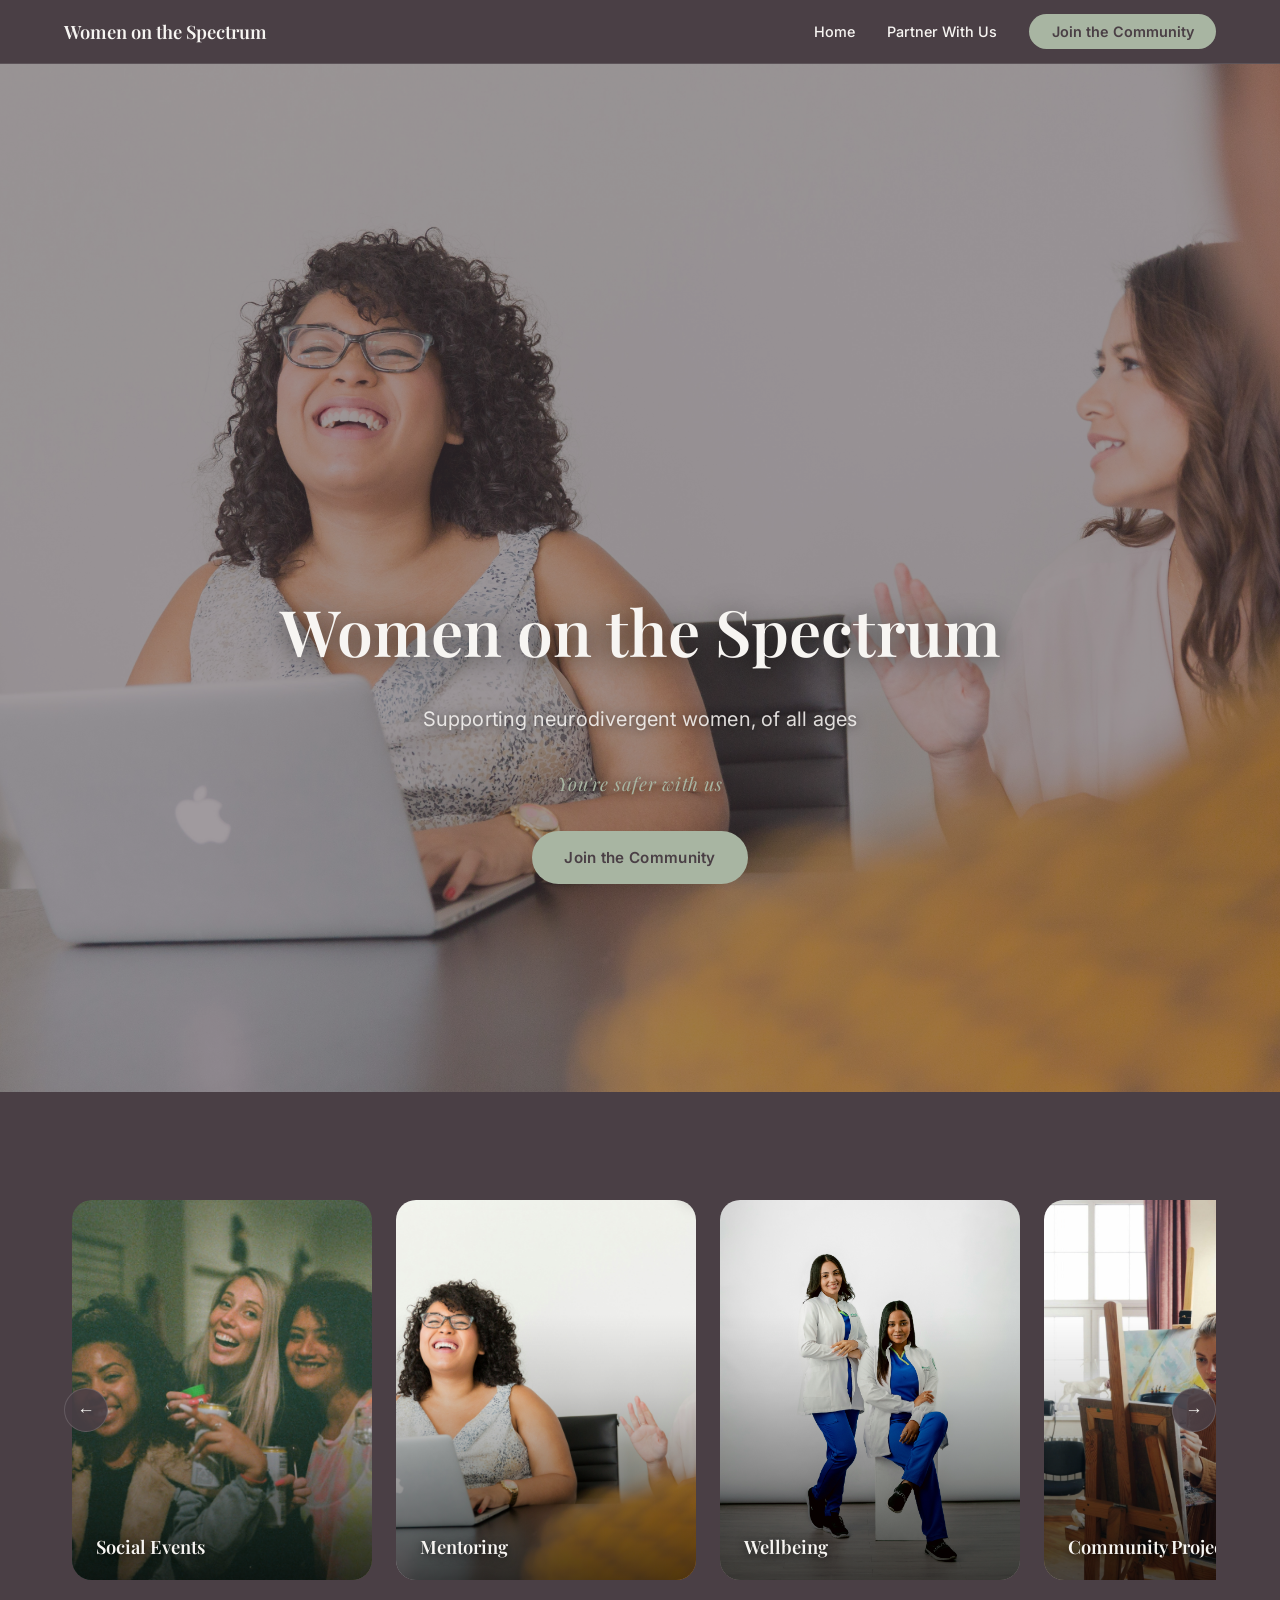
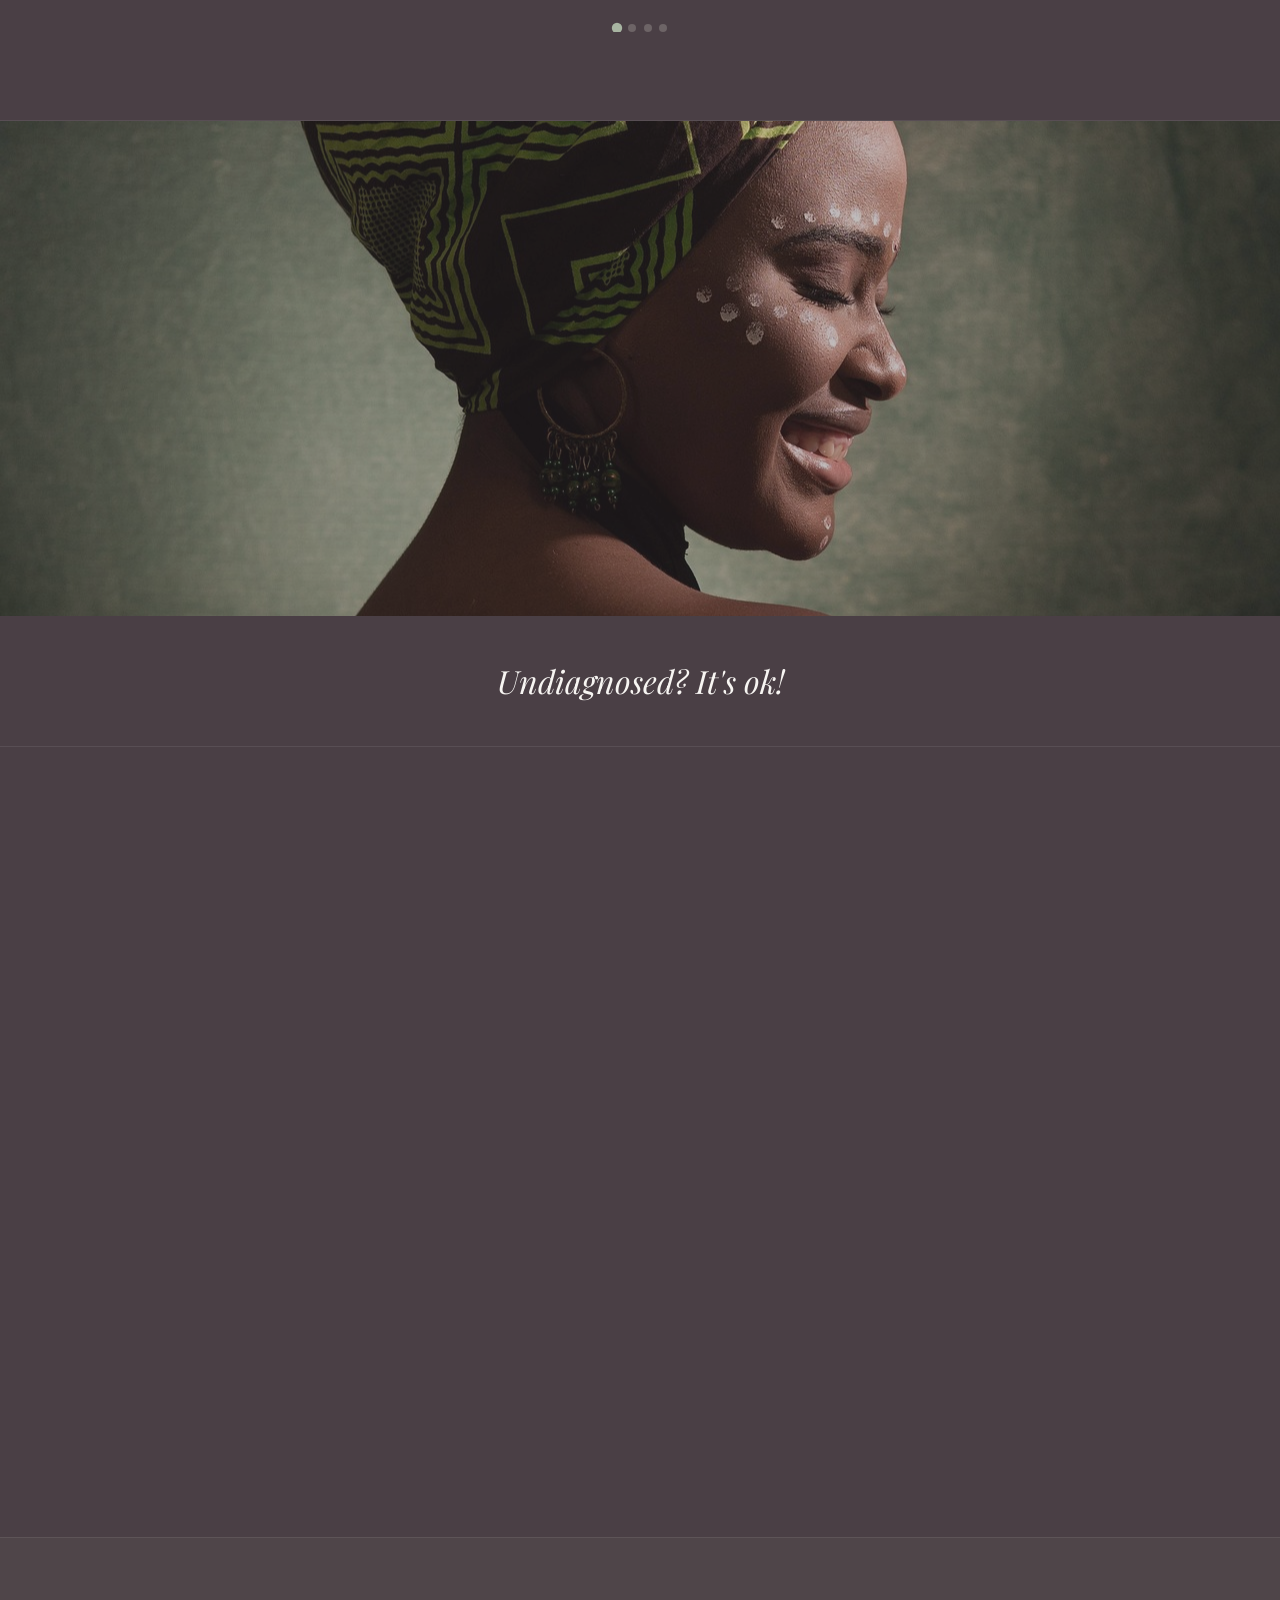
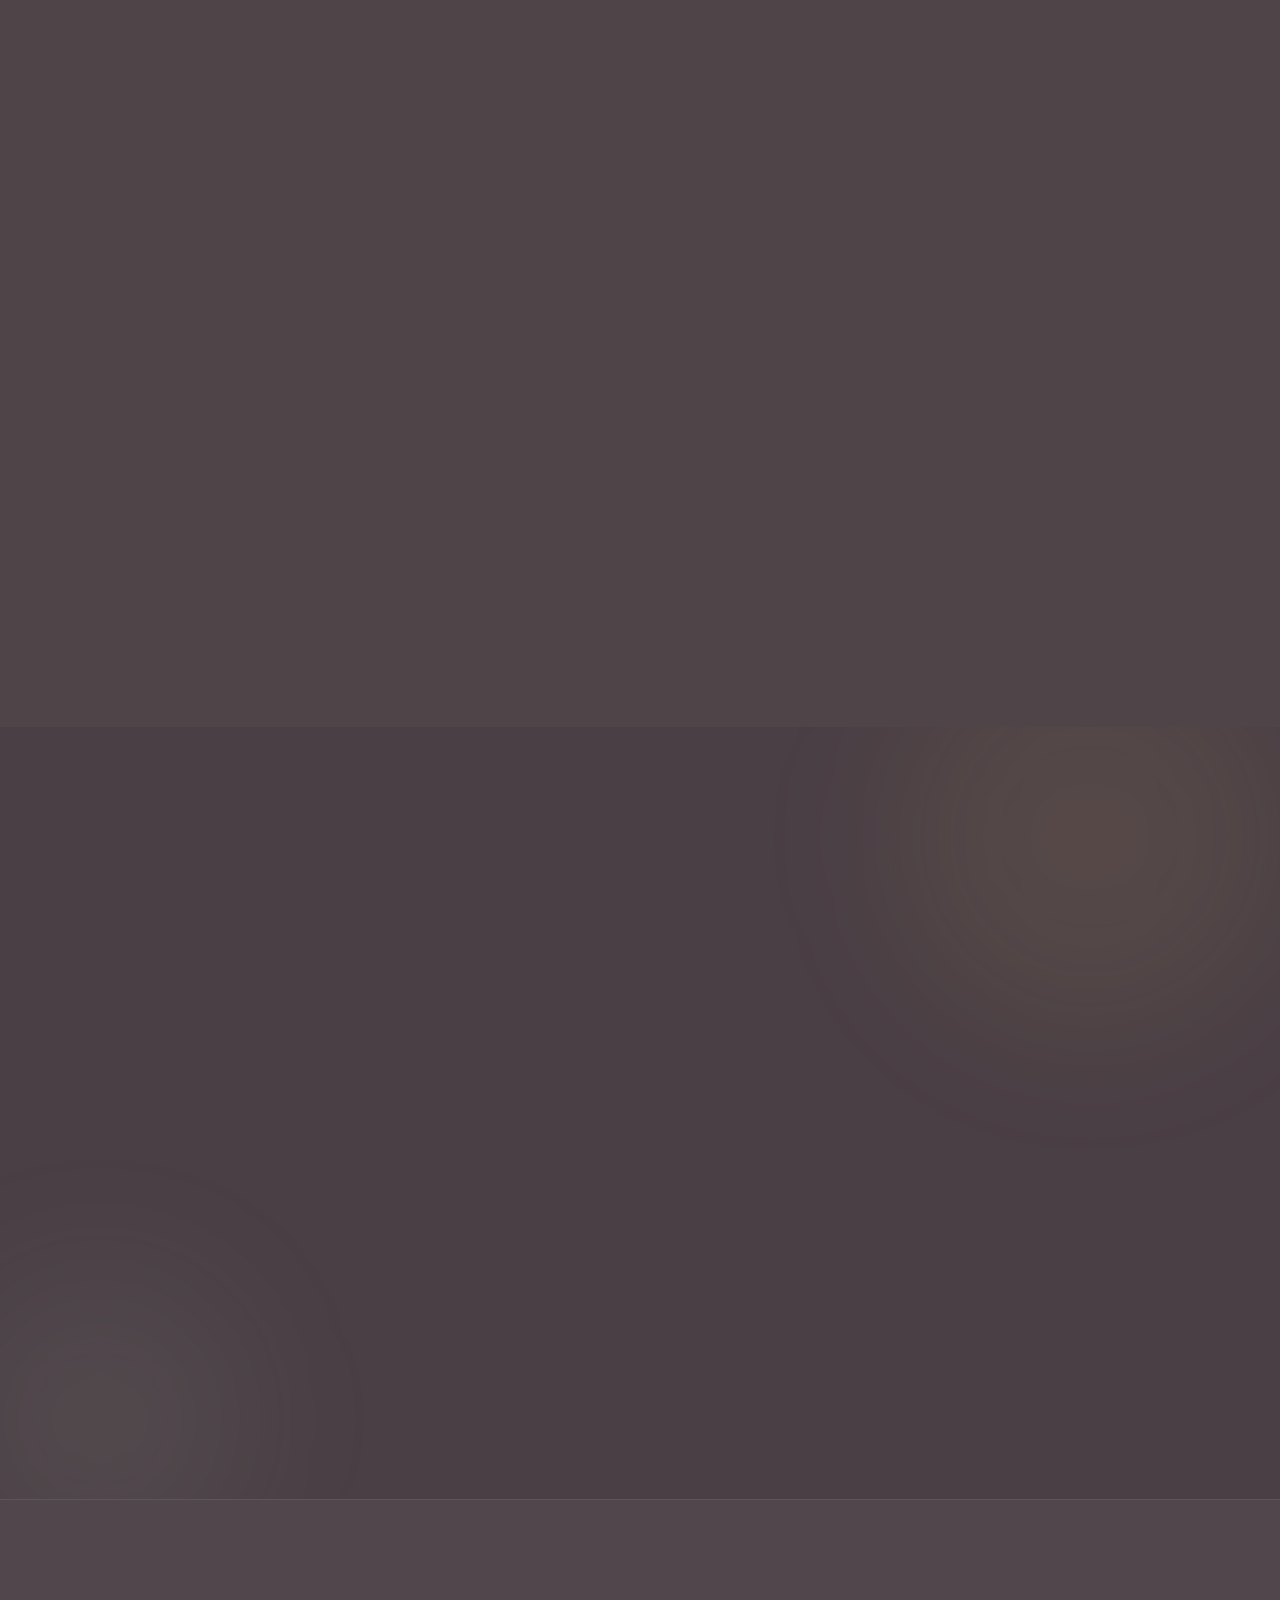
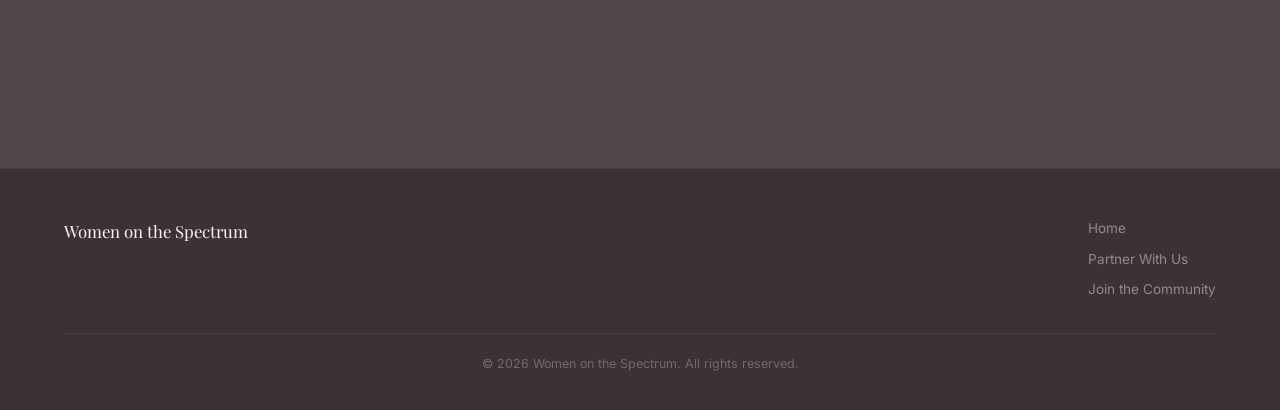
==== index.html @ b5605d77 "Changes, updated, Quotes, Hero Section(Mobile), Style update" ====
<!DOCTYPE html>
<html lang="en">
<head>
  <meta charset="UTF-8" />
  <meta name="viewport" content="width=device-width, initial-scale=1.0" />
  <title>Women on the Spectrum</title>
  <link rel="stylesheet" href="styles.css" />
  <link rel="preconnect" href="https://fonts.googleapis.com" />
  <link rel="preconnect" href="https://fonts.gstatic.com" crossorigin />
  <link href="https://fonts.googleapis.com/css2?family=Inter:wght@300;400;500;600;700&family=Playfair+Display:ital,wght@0,400;0,600;1,400&display=swap" rel="stylesheet" />
</head>
<body>

  <!-- NAVBAR -->
  <nav class="navbar" id="navbar">
    <div class="nav-inner">
      <a href="index.html" class="nav-logo">Women on the Spectrum</a>
      <ul class="nav-links">
        <li><a href="#home">Home</a></li>
        <li><a href="partner.html">Partner With Us</a></li>
        <li><a href="#signup" class="nav-cta">Join the Community</a></li>
      </ul>
      <button class="nav-hamburger" id="navHamburger" aria-label="Open menu">
        <span></span><span></span><span></span>
      </button>
    </div>
    <div class="nav-mobile" id="navMobile">
      <a href="#home">Home</a>
      <a href="partner.html">Partner With Us</a>
      <a href="#signup">Join the Community</a>
    </div>
  </nav>

  <!-- HERO — image carousel -->
  <section class="hero" id="home">
    <div class="hero-slides-wrap">
      <div class="hero-slide active" style="background-image:url('HomePage-Images/christina-wocintechchat-com-m-YCrgxs3e9lY-unsplash.jpg')"></div>
      <div class="hero-slide" style="background-image:url('HomePage-Images/darren-richardson-iY0GFYADmU0-unsplash.jpg')"></div>
      <div class="hero-slide" style="background-image:url('HomePage-Images/eric-oliveira-Ri9fa7m6wc8-unsplash.jpg')"></div>
      <div class="hero-slide" style="background-image:url('HomePage-Images/eros-reyes-cabrera-Ia9Cijqyblg-unsplash (1).jpg')"></div>
      <div class="hero-slide" style="background-image:url('HomePage-Images/kevin-turcios-uDCU8xA8C4g-unsplash.jpg')"></div>
      <div class="hero-slide" style="background-image:url('HomePage-Images/kizkopop-SE_twMlVpMM-unsplash.jpg')"></div>
      <div class="hero-slide" style="background-image:url('HomePage-Images/muhammad-indradjit-b3XYUgNWn6A-unsplash.jpg')"></div>
      <div class="hero-slide" style="background-image:url('HomePage-Images/surprising_media-people-7489998_1920.jpg')"></div>
      <div class="hero-slide" style="background-image:url('HomePage-Images/thisismyurl-woman-2868705_1920.jpg')"></div>
      <div class="hero-slide" style="background-image:url('HomePage-Images/timur-shakerzianov-80j01OwO4Lc-unsplash.jpg')"></div>
      <div class="hero-slide" style="background-image:url('HomePage-Images/vitaly-gariev-8H_vteVzY2E-unsplash.jpg')"></div>
      <div class="hero-overlay"></div>
    </div>
    <div class="hero-content">
      <h1 class="hero-title">Women on the Spectrum</h1>
      <p class="hero-sub">Supporting neurodivergent women, of all ages</p>
      <p class="hero-slogan">You're safer with us</p>
      <a href="#signup" class="btn-primary">Join the Community</a>
    </div>
  </section>

  <!-- ═══════════════════════════════════════
       SERVICES CAROUSEL
  ════════════════════════════════════════ -->
  <section class="services-section" id="services">

    <div class="style-group reveal-up">
      <div class="carousel-wrapper">
        <div class="carousel-track" id="servicesTrackC">

          <div class="ic-card">
            <img class="ic-img" src="Images/SocialEvents.jpg" alt="Social Events" />
            <div class="ic-title-bar"><h3>Social Events</h3></div>
            <div class="ic-hover">
              <h3>Social Events</h3>
              <p>From music, comedy, games nights and more!</p>
              <a href="#signup" class="card-cta card-cta-on-green">Get Involved</a>
            </div>
          </div>

          <div class="ic-card">
            <img class="ic-img" src="Images/Mentoring.jpg" alt="Mentoring" />
            <div class="ic-title-bar"><h3>Mentoring</h3></div>
            <div class="ic-hover">
              <h3>Mentoring</h3>
              <p>Small group seminars with successful Neurodivergent women, helping you to build confidence while learning how to successfully navigate in life, careers and socially.</p>
              <a href="#signup" class="card-cta card-cta-on-green">Get Involved</a>
            </div>
          </div>

          <div class="ic-card">
            <img class="ic-img" src="Images/Health Assesment.jpg" alt="Wellbeing" />
            <div class="ic-title-bar"><h3>Wellbeing</h3></div>
            <div class="ic-hover">
              <h3>Wellbeing</h3>
              <p>Receive your own, tailored wellbeing programme. Our clinicians specialise in women's health. You will be seen and you will be heard. You're safer with us.</p>
              <a href="#signup" class="card-cta card-cta-on-green">Get Involved</a>
            </div>
          </div>

          <div class="ic-card">
            <img class="ic-img" src="Images/Community Projects.jpg" alt="Community Projects" />
            <div class="ic-title-bar"><h3>Community Projects</h3></div>
            <div class="ic-hover">
              <h3>Community Projects</h3>
              <p>Help us support young women and families in our local communities.</p>
              <a href="#signup" class="card-cta card-cta-on-green">Get Involved</a>
            </div>
          </div>

          <div class="ic-card">
            <img class="ic-img" src="Images/Peers.jpg" alt="Building Peer Networks" />
            <div class="ic-title-bar"><h3>Building Peer Networks</h3></div>
            <div class="ic-hover">
              <h3>Building Peer Networks</h3>
              <p>Building a supportive community of women at similar stages in life, gain knowledge, advice and share resources.</p>
              <a href="#signup" class="card-cta card-cta-on-green">Get Involved</a>
            </div>
          </div>

          <div class="ic-card">
            <img class="ic-img" src="Images/Workplace Training.jpg" alt="Workplace Training" />
            <div class="ic-title-bar"><h3>Workplace Training</h3></div>
            <div class="ic-hover">
              <h3>Workplace Training</h3>
              <p>We educate companies, making sure they create safe and productive spaces for Neurodivergent women.</p>
              <a href="#signup" class="card-cta card-cta-on-green">Get Involved</a>
            </div>
          </div>

          <div class="ic-card">
            <img class="ic-img" src="Images/Advocasy.jpg" alt="Advocacy" />
            <div class="ic-title-bar"><h3>Advocacy</h3></div>
            <div class="ic-hover">
              <h3>Advocacy</h3>
              <p>Help us raise awareness, campaign, protest — anything to help people and organisations make a positive change.</p>
              <a href="#signup" class="card-cta card-cta-on-green">Get Involved</a>
            </div>
          </div>

        </div>
        <button class="carousel-btn prev" id="servicesPrevC" aria-label="Previous">&#8592;</button>
        <button class="carousel-btn next" id="servicesNextC" aria-label="Next">&#8594;</button>
        <div class="carousel-dots" id="servicesDotsC"></div>
      </div>
    </div>

  </section>

  <!-- ═══════════════════════════════════════
       QUOTES — image carousel + text quotes
  ════════════════════════════════════════ -->
  <section class="quotes-section" id="quotes">

    <!-- Image carousel -->
    <div class="quotes-img-carousel">
      <div class="qic-slide active" style="background-image:url('Quotes/1857643-woman-4685862_1920.jpg')"></div>
      <div class="qic-slide" style="background-image:url('Quotes/bran-sodre-JBHfVpoK_oI-unsplash.jpg')"></div>
      <div class="qic-slide" style="background-image:url('Quotes/elsimage-black-women-4957032_1920.jpg')"></div>
      <div class="qic-slide" style="background-image:url('Quotes/fiqih-alfarish-Bjf4JvPs3B4-unsplash.jpg')"></div>
      <div class="qic-slide" style="background-image:url('Quotes/helena-lopes-ui4jhSPIEJY-unsplash.jpg')"></div>
      <div class="qic-slide" style="background-image:url('Quotes/jupilu-women-6565508_1920.jpg')"></div>
      <div class="qic-slide" style="background-image:url('Quotes/kwami-fattah-al-sissi-5T5MSldz3cA-unsplash.jpg')"></div>
      <div class="qic-slide" style="background-image:url('Quotes/surprising_media-women-8494996_1920.jpg')"></div>
      <div class="qic-slide" style="background-image:url('Quotes/trevoykellyphotography-friendship-day-3104635_1920.jpg')"></div>
      <div class="qic-slide" style="background-image:url('Quotes/vitaly-gariev-rG5elqddGzo-unsplash.jpg')"></div>
      <div class="qic-overlay"></div>
    </div>

    <!-- Text quotes carousel -->
    <div class="quotes-text-carousel">
      <div class="qtc-slide active">You're safer with us</div>
      <div class="qtc-slide">Undiagnosed? It's ok!</div>
      <div class="qtc-slide">Join! You'll be seen, heard, valued.</div>
    </div>

  </section>

  <!-- ═══════════════════════════════════════
       WHY THIS IS NEEDED
  ════════════════════════════════════════ -->
  <section class="why-section" id="why">
    <div class="section-header reveal-up">
      <h2>Why This Is Needed</h2>
    </div>

    <div class="style-group reveal-up">
      <div class="carousel-wrapper">
        <div class="carousel-track" id="whyTrackC">

          <div class="ic-card">
            <img class="ic-img" src="Images/Social-Slider2-whyneeded.jpg" alt="Social Life" />
            <div class="ic-title-bar"><h3>Social Life</h3></div>
            <div class="ic-hover">
              <h3>Social Life</h3>
              <p>Our social events &amp; peer networking sessions bring women on the spectrum together, like-minded people building relationships that last!</p>
            </div>
          </div>

          <div class="ic-card">
            <img class="ic-img" src="Images/Health-Slider2-WhyNeeded.jpg" alt="Health" />
            <div class="ic-title-bar"><h3>Health</h3></div>
            <div class="ic-hover">
              <h3>Health</h3>
              <p>Our clinicians specialise in assessing and treating neurodivergent women. Late recognition of neurodivergent women is usually down to misdiagnosis, confusing it with anxiety, depression, eating disorders, burnout and more. Hormonal transitions like menstruation, pregnancy, and menopause, intersect uniquely with neurodivergence but remain under-researched.<br><br>Your health is safer with us.</p>
            </div>
          </div>

          <div class="ic-card">
            <img class="ic-img" src="Images/Work-Slider2-Whyneeded.jpg" alt="Work" />
            <div class="ic-title-bar"><h3>Work</h3></div>
            <div class="ic-hover">
              <h3>Work</h3>
              <p>Women on the Spectrum who are undiagnosed or had a late-diagnosis, often face compounded challenges at work. Our mentoring, close group seminars and career-oriented events are here to ensure women on the spectrum feel comfortable and confident operating effectively in these working spaces.</p>
            </div>
          </div>

          <div class="ic-card">
            <img class="ic-img" src="Images/Education-Slider2-Whyneeded.jpg" alt="Training" />
            <div class="ic-title-bar"><h3>Training</h3></div>
            <div class="ic-hover">
              <h3>Training</h3>
              <p>Girls often mask challenges, appearing socially compliant while trying to cope internally, leading to overlooked needs, in healthcare, learning in school and even in the workplace. Our educators are able to upskill and develop organisations, while reframing their perspectives, allowing for safer and more equitable spaces for women on the spectrum.</p>
            </div>
          </div>

        </div>
        <button class="carousel-btn prev" id="whyPrevC" aria-label="Previous">&#8592;</button>
        <button class="carousel-btn next" id="whyNextC" aria-label="Next">&#8594;</button>
        <div class="carousel-dots" id="whyDotsC"></div>
      </div>
    </div>

  </section>

  <!-- ═══════════════════════════════════════
       HOW WE HELP
  ════════════════════════════════════════ -->
  <section class="how-section" id="how">
    <div class="section-header reveal-up">
      <h2>How We Help</h2>
    </div>

    <div class="style-group reveal-up">
      <div class="carousel-wrapper">
        <div class="carousel-track" id="howTrackC">

          <div class="ic-card">
            <img class="ic-img" src="Images-Howwehelp/wellbeing-suppor.jpg" alt="Wellbeing Support" />
            <div class="ic-title-bar"><h3>Wellbeing Support</h3></div>
            <div class="ic-hover">
              <h3>Wellbeing Support</h3>
              <p>Have a screening with our clinicians that specialise in women's health. Receive suggested next steps, alongside a tailored, holistic wellbeing support plan, purpose built to help you thrive. Your health is safer with us.</p>
            </div>
          </div>

          <div class="ic-card">
            <img class="ic-img" src="Images-Howwehelp/employability-support.jpg" alt="Careers" />
            <div class="ic-title-bar"><h3>Careers</h3></div>
            <div class="ic-hover">
              <h3>Careers</h3>
              <p>Focused employability opportunities, networking, mentoring and career oriented events to help women on the spectrum find careers that suit your mind with employers who value your mind.</p>
            </div>
          </div>

          <div class="ic-card">
            <img class="ic-img" src="Images-Howwehelp/workplace-workshops.jpg" alt="Training" />
            <div class="ic-title-bar"><h3>Training</h3></div>
            <div class="ic-hover">
              <h3>Training</h3>
              <p>Training for workplaces on how best to create safer, more equitable spaces for women on the spectrum.</p>
            </div>
          </div>

          <div class="ic-card">
            <img class="ic-img" src="Images-Howwehelp/community-building.jpg" alt="Community Building" />
            <div class="ic-title-bar"><h3>Community Building</h3></div>
            <div class="ic-hover">
              <h3>Community Building</h3>
              <p>Community building through social events, peer networks, mentorship, and advocacy.</p>
            </div>
          </div>

        </div>
        <button class="carousel-btn prev" id="howPrevC" aria-label="Previous">&#8592;</button>
        <button class="carousel-btn next" id="howNextC" aria-label="Next">&#8594;</button>
        <div class="carousel-dots" id="howDotsC"></div>
      </div>
    </div>

  </section>

  <!-- ═══════════════════════════════════════
       EMAIL SIGN-UP (gold border — C8A96A)
  ════════════════════════════════════════ -->
  <section class="signup-section" id="signup">
    <div class="signup-bg">
      <div class="signup-orb s1"></div>
      <div class="signup-orb s2"></div>
    </div>
    <div class="signup-inner reveal-up">
      <h2>Join the Community Today</h2>
      <form class="signup-form" id="signupForm" action="https://formspree.io/f/YOUR_FORM_ID" method="POST">
        <div class="form-row">
          <input type="text" name="name" placeholder="Your Name" required class="form-input" />
          <input type="email" name="email" placeholder="Your Email Address" required class="form-input" />
        </div>
        <div class="form-row">
          <input type="number" name="age" placeholder="Your Age" min="1" max="120" required class="form-input" />
          <input type="tel" name="phone" placeholder="Phone Number (optional)" class="form-input" />
        </div>
        <div class="form-row">
          <select name="area_of_interest" required class="form-input form-select">
            <option value="" disabled selected>Area of Interest</option>
            <option value="wellbeing">Wellbeing</option>
            <option value="careers">Careers</option>
            <option value="community">Community</option>
            <option value="training">Training</option>
          </select>
          <select name="how_heard" required class="form-input form-select">
            <option value="" disabled selected>How Did You Hear About Us?</option>
            <option value="social-media">Social Media</option>
            <option value="friend">Friend or Family</option>
            <option value="search">Search Engine</option>
            <option value="event">Event</option>
            <option value="other">Other</option>
          </select>
        </div>
        <input type="text" name="location" placeholder="Your City (e.g. London, New York, Lagos)" required class="form-input" />
        <button type="submit" class="btn-signup-gold">Join the Community</button>
      </form>
    </div>
  </section>

  <!-- ═══════════════════════════════════════
       CLOSING STATEMENT
  ════════════════════════════════════════ -->
  <section class="closing-section">
    <div class="closing-inner reveal-up">
      <blockquote class="closing-quote">
        Together, we can create equitable systems for women on the spectrum.<br>You're safer with us.
      </blockquote>
    </div>
  </section>

  <!-- FOOTER -->
  <footer class="footer">
    <div class="footer-inner">
      <div class="footer-brand">
        <span class="footer-logo">Women on the Spectrum</span>
      </div>
      <div class="footer-links">
        <a href="#home">Home</a>
        <a href="partner.html">Partner With Us</a>
        <a href="#signup">Join the Community</a>
      </div>
    </div>
    <div class="footer-bottom">
      <p>&copy; 2026 Women on the Spectrum. All rights reserved.</p>
    </div>
  </footer>

  <!-- JOIN COMMUNITY POPUP (gold border — C8A96A, #4A3F45 bg, #F7F5F2 writing) -->
  <div class="modal-overlay" id="modalOverlay">
    <div class="modal-box">
      <button class="modal-close" id="modalClose" aria-label="Close">&times;</button>
      <h2>Join the Community</h2>
      <form class="signup-form modal-form" action="https://formspree.io/f/YOUR_FORM_ID" method="POST">
        <input type="text" name="name" placeholder="Your Name" required class="form-input" />
        <input type="email" name="email" placeholder="Your Email" required class="form-input" />
        <input type="number" name="age" placeholder="Your Age" min="1" max="120" required class="form-input" />
        <input type="tel" name="phone" placeholder="Phone Number (optional)" class="form-input" />
        <select name="area_of_interest" required class="form-input form-select">
          <option value="" disabled selected>Area of Interest</option>
          <option value="wellbeing">Wellbeing</option>
          <option value="careers">Careers</option>
          <option value="community">Community</option>
          <option value="training">Training</option>
        </select>
        <select name="how_heard" required class="form-input form-select">
          <option value="" disabled selected>How Did You Hear About Us?</option>
          <option value="social-media">Social Media</option>
          <option value="friend">Friend or Family</option>
          <option value="search">Search Engine</option>
          <option value="event">Event</option>
          <option value="other">Other</option>
        </select>
        <input type="text" name="location" placeholder="Your City (e.g. London, New York, Lagos)" required class="form-input" />
        <button type="submit" class="btn-signup-gold" style="width:100%;margin-top:.5rem;">Join the Community</button>
      </form>
    </div>
  </div>

  <script src="script.js"></script>
</body>
</html>
---- styles.css ----
/* ============================================================
   WOMEN ON THE SPECTRUM — STYLES
   ============================================================ */
:root {
  --bg:           #4A3F45;
  --heading:      #F7F5F2;
  --body:         #D6D2CC;
  --accent:       #A8B5A2;
  --gold:         #C8A96A;
  --white:        #FFFFFF;
  --radius:       1.25rem;
  --radius-sm:    .75rem;
  --transition:   0.3s ease;
}

*,*::before,*::after { box-sizing: border-box; margin: 0; padding: 0; }
html { scroll-behavior: smooth; }
body {
  background: #4A3F45;
  color: #D6D2CC;
  font-family: 'Inter', sans-serif;
  font-size: 1rem;
  line-height: 1.7;
  overflow-x: hidden;
}

/* ── TYPOGRAPHY ──────────────────────────── */
h1,h2,h3,h4 { font-family: 'Playfair Display', serif; color: #F7F5F2; line-height: 1.2; }
h1 { font-size: clamp(1.8rem, 4vw, 3.5rem); font-weight: 600; }
h2 { font-size: clamp(1.8rem, 4vw, 3rem); font-weight: 400; margin-bottom: .75rem; }
h3 { font-size: 1.25rem; font-weight: 600; margin-bottom: .5rem; }
p  { color: #D6D2CC; margin-bottom: 1rem; }
em { color: #A8B5A2; font-style: normal; }
a  { color: inherit; text-decoration: none; }

/* ── BUTTONS ─────────────────────────────── */
.btn-primary {
  display: inline-flex; align-items: center;
  padding: .85rem 2rem;
  background: #A8B5A2; color: #4A3F45;
  border: none; border-radius: 100px;
  font-family: 'Inter', sans-serif; font-weight: 600; font-size: .95rem;
  cursor: pointer; transition: var(--transition); letter-spacing: .02em;
}
.btn-primary:hover { background: #F7F5F2; }

.btn-ghost {
  display: inline-flex; align-items: center;
  padding: .85rem 2rem;
  background: transparent; color: #F7F5F2;
  border: 1.5px solid rgba(247,245,242,.3); border-radius: 100px;
  font-family: 'Inter', sans-serif; font-weight: 500; font-size: .95rem;
  cursor: pointer; transition: var(--transition);
}
.btn-ghost:hover { border-color: #F7F5F2; background: rgba(247,245,242,.07); }

/* Gold button — signup & modal only */
.btn-signup-gold {
  display: inline-flex; align-items: center; justify-content: center;
  padding: .95rem 2.2rem;
  background: #4A3F45; color: #F7F5F2;
  border: 2px solid #C8A96A; border-radius: 100px;
  font-family: 'Inter', sans-serif; font-weight: 600; font-size: .95rem;
  cursor: pointer; letter-spacing: .03em; transition: var(--transition);
}
.btn-signup-gold:hover { background: #C8A96A; color: #4A3F45; }

/* ── SECTION COMMON ──────────────────────── */
section { padding: 6rem 5vw; }
.section-header { text-align: center; max-width: 640px; margin: 0 auto 3rem; }

/* ── STYLE GROUP (wraps each A/B/C variant) ─ */
.style-group { margin-bottom: 3.5rem; }
.style-group-label {
  display: inline-block;
  padding: .3rem 1.1rem;
  background: rgba(168,181,162,.15);
  border: 1px solid rgba(168,181,162,.25);
  border-radius: 100px;
  color: #A8B5A2;
  font-size: .78rem; font-weight: 600; letter-spacing: .08em; text-transform: uppercase;
  margin-bottom: 1.25rem;
}

/* ── NAVBAR ──────────────────────────────── */
.navbar {
  position: fixed; top: 0; left: 0; right: 0; z-index: 1000;
  background: #4A3F45;
  border-bottom: 1px solid rgba(255,255,255,.1);
  transition: var(--transition);
}
.navbar.scrolled { background: #3d3339; }
.nav-inner {
  display: flex; align-items: center; justify-content: space-between;
  padding: 1rem 5vw; max-width: 1400px; margin: 0 auto;
}
.nav-logo {
  font-family: 'Playfair Display', serif;
  font-size: 1.15rem; font-weight: 600; color: #F7F5F2;
}
.nav-links { display: flex; align-items: center; gap: 2rem; list-style: none; }
.nav-links a { color: #F7F5F2; font-size: .9rem; font-weight: 500; transition: color .2s; }
.nav-links a:hover, .nav-links a.active { color: #D6D2CC; }
.nav-cta {
  padding: .55rem 1.4rem;
  background: #A8B5A2 !important; color: #4A3F45 !important;
  border-radius: 100px; font-weight: 600 !important;
  transition: var(--transition) !important;
}
.nav-cta:hover { background: #F7F5F2 !important; }

.nav-hamburger { display: none; flex-direction: column; gap: 5px; background: none; border: none; cursor: pointer; padding: .4rem; }
.nav-hamburger span { display: block; width: 22px; height: 2px; background: #F7F5F2; border-radius: 2px; transition: .3s; }
.nav-mobile { display: none; flex-direction: column; padding: 0 5vw 1rem; gap: .5rem; background: #4A3F45; }
.nav-mobile a { color: #F7F5F2; padding: .6rem 0; border-bottom: 1px solid rgba(255,255,255,.1); font-size: .95rem; }
.nav-mobile.open { display: flex; }

/* ── HERO ────────────────────────────────── */
.hero {
  position: relative;
  width: 100%;
  min-height: 100vh;
  overflow: hidden;
  background: #4A3F45;
}

/* Slides wrapper — fills hero on desktop */
.hero-slides-wrap {
  position: absolute;
  inset: 0;
  z-index: 0;
}
.hero-slide {
  position: absolute; inset: 0;
  background-size: cover;
  background-position: center;
  background-repeat: no-repeat;
  opacity: 0;
  transition: opacity 1.6s ease;
}
.hero-slide.active { opacity: 1; }
.hero-overlay {
  position: absolute;
  inset: 0;
  background: rgba(74,63,69,.52);
  z-index: 1;
}
.hero-content {
  position: relative;
  z-index: 2;
  min-height: 100vh;
  width: 100%;
  display: flex;
  flex-direction: column;
  align-items: center;
  justify-content: flex-end;
  text-align: center;
  padding: 120px 5vw 7rem;
  gap: 2rem;
}

/* ── HERO MOBILE — split layout ──────────── */
@media (max-width: 768px) {
  .hero {
    min-height: auto;
    display: flex;
    flex-direction: column;
    overflow: visible;
  }
  .hero-slides-wrap {
    position: relative;
    inset: auto;
    width: 100%;
    aspect-ratio: 16 / 9;
    overflow: hidden;
    flex-shrink: 0;
  }
  .hero-overlay { display: none; }
  .hero-content {
    position: relative;
    min-height: auto;
    padding: 2.5rem 6vw 3rem;
    background: #4A3F45;
    justify-content: center;
    align-items: center;
    gap: 1.25rem;
    margin-top: 0;
  }
}
.hero-title {
  color: #F7F5F2;
  font-size: clamp(2rem, 5vw, 4.5rem);
  text-shadow: 0 2px 28px rgba(0,0,0,.65);
  max-width: 820px;
  width: 100%;
}
.hero-sub {
  color: rgba(247,245,242,.88);
  font-size: clamp(1rem, 2vw, 1.25rem);
  font-family: 'Inter', sans-serif;
  font-weight: 400;
  letter-spacing: .01em;
  text-shadow: 0 1px 10px rgba(0,0,0,.5);
  margin: 0;
}
.hero-slogan {
  color: #A8B5A2;
  font-size: clamp(.95rem, 1.8vw, 1.15rem);
  font-family: 'Playfair Display', serif;
  font-style: italic;
  letter-spacing: .03em;
  text-shadow: 0 1px 10px rgba(0,0,0,.5);
  margin: 0;
}

/* ── PARTNER INTRO ───────────────────────── */
.partner-intro-section {
  background: #4A3F45;
  padding: 3rem 5vw 4rem;
  border-bottom: 1px solid rgba(255,255,255,.08);
}
.partner-intro-inner {
  max-width: 680px;
  margin: 0 auto;
  text-align: center;
  display: flex;
  flex-direction: column;
  align-items: center;
  gap: 2rem;
}
.partner-intro-text {
  font-size: clamp(1rem, 2vw, 1.2rem);
  color: #D6D2CC;
  line-height: 1.75;
  margin: 0;
}
.partner-intro-btns {
  display: flex;
  gap: 1rem;
  flex-wrap: wrap;
  justify-content: center;
}

/* ── SCROLL REVEALS ──────────────────────── */
.reveal-up   { opacity: 0; transform: translateY(36px); transition: opacity .6s ease, transform .6s ease; }
.reveal-up.visible   { opacity: 1; transform: translateY(0); }
.quote-line {
  font-size: clamp(1.05rem, 2.5vw, 1.45rem);
  font-family: 'Playfair Display', serif; color: #D6D2CC;
  opacity: 0; transform: translateY(22px);
  transition: opacity .75s ease, transform .75s ease;
  text-align: center;
}
.quote-line.visible { opacity: 1; transform: translateY(0); }

/* ── CAROUSEL ────────────────────────────── */
.carousel-wrapper { position: relative; overflow: hidden; }
.carousel-track {
  display: flex; gap: 1.5rem; padding: .75rem .5rem 2rem;
  transition: transform .45s cubic-bezier(.4,0,.2,1);
  will-change: transform;
}
.carousel-btn {
  position: absolute; top: 50%; transform: translateY(-50%);
  width: 44px; height: 44px;
  background: rgba(74,63,69,.9);
  border: 1px solid rgba(255,255,255,.15);
  border-radius: 50%; color: #F7F5F2; font-size: 1.1rem;
  cursor: pointer; z-index: 10; transition: var(--transition);
  display: flex; align-items: center; justify-content: center;
}
.carousel-btn:hover { background: #A8B5A2; color: #4A3F45; }
.carousel-btn.prev { left: 0; }
.carousel-btn.next { right: 0; }
.carousel-dots { display: flex; justify-content: center; gap: .45rem; margin-top: .75rem; }
.carousel-dot {
  width: 8px; height: 8px; border-radius: 50%;
  background: rgba(214,210,204,.25); cursor: pointer; transition: background .25s, transform .25s;
  border: none;
}
.carousel-dot.active { background: #A8B5A2; transform: scale(1.3); }

/* ── INFO CARDS — Style A & B (no hover) ─── */
.info-card {
  min-width: 300px; max-width: 300px; flex-shrink: 0;
  border-radius: var(--radius); padding: 1.75rem;
  display: flex; flex-direction: column; gap: .4rem;
}

/* Style A — #FFFFFF bg, #4A3F45 text */
.info-light {
  background-color: #FFFFFF;
  border: 1px solid rgba(74,63,69,.1);
  box-shadow: 0 2px 14px rgba(74,63,69,.08);
}
.info-light h3  { color: #4A3F45; }
.info-light p   { color: #5a5158; }
.info-light .info-num { color: #9e929a; }

/* Style B — #A8B5A2 bg, #F7F5F2 text */
.info-green {
  background-color: #A8B5A2;
  border: 1px solid rgba(255,255,255,.15);
}
.info-green h3  { color: #F7F5F2; }
.info-green p   { color: rgba(247,245,242,.88); }
.info-green .info-num { color: rgba(247,245,242,.45); }

.info-num { font-size: 2rem; font-family: 'Playfair Display', serif; font-weight: 600; line-height: 1; }

/* card CTA buttons */
.card-cta {
  display: inline-block; padding: .45rem 1.1rem;
  background: #A8B5A2; color: #4A3F45;
  border-radius: 100px; font-size: .83rem; font-weight: 600; transition: var(--transition);
  margin-top: auto;
}
.card-cta:hover { background: #4A3F45; color: #F7F5F2; }
.card-cta-on-green { background: #4A3F45; color: #F7F5F2; }
.card-cta-on-green:hover { background: #F7F5F2; color: #4A3F45; }

/* ── STYLE C — Image Cards (ic-card) ─────── */
.ic-card {
  position: relative;
  min-width: 300px; max-width: 300px; flex-shrink: 0;
  height: 380px;
  border-radius: var(--radius);
  overflow: hidden;
  cursor: pointer;
  background-color: var(--ph, #4A3F45);
}

/* Image in normal flow — card height + overflow:hidden do the clipping */
.ic-img {
  width: 100%;
  height: 100%;
  object-fit: cover;
  object-position: center;
  display: block;
  transition: transform .5s cubic-bezier(.4,0,.2,1);
}

/* Ken Burns on hover */
@media (hover: hover) {
  .ic-card:hover .ic-img { transform: scale(1.06); }
}

/* Gradient so title stays legible at rest */
.ic-card::after {
  content: '';
  position: absolute; inset: 0;
  background: linear-gradient(
    to top,
    rgba(0,0,0,.68) 0%,
    rgba(0,0,0,.12) 50%,
    transparent 70%
  );
  z-index: 1;
  pointer-events: none;
}

/* Title — pinned to bottom, always visible */
.ic-title-bar {
  position: absolute; bottom: 0; left: 0; right: 0;
  padding: 1.4rem 1.5rem;
  z-index: 3;
  transition: opacity .3s ease, transform .4s cubic-bezier(.4,0,.2,1);
}
.ic-title-bar h3 {
  color: #F7F5F2;
  font-size: 1.15rem;
  margin: 0;
  text-shadow: 0 2px 10px rgba(0,0,0,.7);
}

/* Full-card overlay — slides up from bottom on hover/tap */
.ic-hover {
  position: absolute; inset: 0;
  background: #F0EBE3;
  display: flex; flex-direction: column; justify-content: center;
  padding: 2rem 1.75rem;
  gap: .9rem;
  transform: translateY(100%);
  transition: transform .42s cubic-bezier(.4,0,.2,1);
  z-index: 4;
}
.ic-hover h3 {
  color: #4A3F45;
  font-size: 1.2rem;
  margin: 0;
}
.ic-hover p {
  color: #5a5158;
  font-size: .87rem;
  line-height: 1.65;
  margin: 0;
}
.ic-hover .card-cta {
  align-self: flex-start;
  background: #4A3F45;
  color: #F7F5F2;
}
.ic-hover .card-cta:hover {
  background: #A8B5A2;
  color: #4A3F45;
}

/* Placeholder cards (no image yet) */
.ic-placeholder { background-color: var(--ph, #4d6b68); }

/* Desktop hover */
@media (hover: hover) {
  .ic-card:hover .ic-hover    { transform: translateY(0); }
  .ic-card:hover .ic-title-bar { opacity: 0; transform: translateY(8px); }
}

/* Mobile tap-to-expand */
@media (hover: none) {
  .ic-card.expanded .ic-hover    { transform: translateY(0); }
  .ic-card.expanded .ic-title-bar { opacity: 0; }
}

/* ── SECTIONS ────────────────────────────── */
.services-section { padding-bottom: 2rem; }
.quotes-section {
  background: #4A3F45;
  border-top: 1px solid rgba(255,255,255,.08);
  border-bottom: 1px solid rgba(255,255,255,.08);
  padding: 0;
}

/* Image carousel */
.quotes-img-carousel {
  position: relative;
  width: 100%;
  height: 55vh;
  min-height: 320px;
  overflow: hidden;
}
.qic-slide {
  position: absolute; inset: 0;
  background-size: cover;
  background-position: center;
  opacity: 0;
  transition: opacity 1.4s ease;
}
.qic-slide.active { opacity: 1; }
.qic-overlay {
  position: absolute; inset: 0;
  background: rgba(74,63,69,.35);
  pointer-events: none;
}

/* Text quotes carousel */
.quotes-text-carousel {
  position: relative;
  padding: 3.5rem 5vw;
  min-height: 130px;
  display: flex;
  align-items: center;
  justify-content: center;
  overflow: hidden;
}
.qtc-slide {
  position: absolute;
  font-family: 'Playfair Display', serif;
  font-size: clamp(1.3rem, 3vw, 2rem);
  font-style: italic;
  color: #F7F5F2;
  text-align: center;
  max-width: 700px;
  width: 100%;
  padding: 0 2rem;
  opacity: 0;
  transform: translateY(12px);
  transition: opacity .7s ease, transform .7s ease;
  pointer-events: none;
}
.qtc-slide.active {
  opacity: 1;
  transform: translateY(0);
  pointer-events: auto;
}

.why-section  { background: #4A3F45; }
.how-section  { background: rgba(168,181,162,.05); border-top: 1px solid rgba(255,255,255,.08); }

/* ── SIGNUP SECTION (gold border — C8A96A) ── */
.signup-section { position: relative; overflow: hidden; padding: 7rem 5vw; background: #4A3F45; }
.signup-bg { position: absolute; inset: 0; z-index: 0; }
.signup-orb { position: absolute; border-radius: 50%; }
.s1 { width: 380px; height: 380px; background: rgba(200,169,106,.09); top: -80px; right: 0; filter: blur(70px); }
.s2 { width: 280px; height: 280px; background: rgba(168,181,162,.09); bottom: -60px; left: -40px; filter: blur(70px); }
.signup-inner {
  position: relative; z-index: 1; max-width: 620px; margin: 0 auto; text-align: center;
  border: 2px solid #C8A96A; border-radius: 1.5rem; padding: 3rem 2.5rem;
}
.signup-inner h2 { margin-bottom: 1.5rem; }

.signup-form { display: flex; flex-direction: column; gap: 1rem; }
.form-row { display: grid; grid-template-columns: 1fr 1fr; gap: 1rem; }

.form-input {
  width: 100%; padding: .85rem 1.15rem;
  background: rgba(255,255,255,.06);
  border: 1.5px solid rgba(200,169,106,.35);
  border-radius: var(--radius-sm);
  color: #F7F5F2; font-family: 'Inter', sans-serif; font-size: .93rem;
  transition: border-color .2s; outline: none;
}
.form-input::placeholder { color: rgba(214,210,204,.4); }
.form-input:focus { border-color: #C8A96A; box-shadow: 0 0 0 3px rgba(200,169,106,.15); }
.form-select { cursor: pointer; }
.form-select option { background: #4A3F45; color: #F7F5F2; }
.form-textarea { resize: vertical; min-height: 95px; }
.form-group { display: flex; flex-direction: column; gap: .35rem; }
.form-group label { font-size: .82rem; color: #A8B5A2; font-weight: 500; text-align: left; }

/* ── CLOSING SECTION ─────────────────────── */
.closing-section {
  background: rgba(168,181,162,.06);
  border-top: 1px solid rgba(255,255,255,.08);
  padding: 6rem 5vw;
}
.closing-inner { max-width: 740px; margin: 0 auto; text-align: center; }
.closing-quote {
  font-family: 'Playfair Display', serif;
  font-size: clamp(1rem, 2.2vw, 1.3rem);
  font-weight: 400; font-style: italic;
  color: #D6D2CC; line-height: 1.85;
  border: none; padding: 0;
}

/* ── MODAL (gold border — C8A96A) ────────── */
.modal-overlay {
  position: fixed; inset: 0; z-index: 2000;
  background: rgba(30,22,26,.72);
  display: flex; align-items: center; justify-content: center; padding: 2rem;
  opacity: 0; pointer-events: none; transition: opacity .3s ease;
}
.modal-overlay.open { opacity: 1; pointer-events: all; }
.modal-box {
  background: #4A3F45;
  border: 2px solid #C8A96A;
  border-radius: 1.5rem;
  padding: 2.5rem 2.5rem 3rem;
  max-width: 460px; width: 100%; position: relative;
  box-shadow: 0 24px 60px rgba(0,0,0,.45);
  transform: translateY(18px); transition: transform .3s ease;
}
.modal-overlay.open .modal-box { transform: translateY(0); }
.modal-box h2 { color: #F7F5F2; margin-bottom: 1.5rem; }
.modal-close {
  position: absolute; top: 1.1rem; right: 1.3rem;
  background: none; border: none; color: #F7F5F2; font-size: 1.5rem;
  cursor: pointer; line-height: 1; transition: color .2s;
}
.modal-close:hover { color: #D6D2CC; }
.modal-form { flex-direction: column !important; gap: .9rem !important; }

/* ── FOOTER ──────────────────────────────── */
.footer {
  background: rgba(0,0,0,.2);
  border-top: 1px solid rgba(255,255,255,.08);
  padding: 3rem 5vw 0;
}
.footer-inner {
  display: flex; justify-content: space-between; align-items: flex-start;
  max-width: 1200px; margin: 0 auto; flex-wrap: wrap; gap: 2rem; padding-bottom: 2rem;
}
.footer-logo { font-family: 'Playfair Display', serif; font-size: 1.05rem; color: #F7F5F2; display: block; }
.footer-email { display: inline-block; margin-top: .4rem; color: #C8A96A; font-size: .8rem; text-decoration: underline; text-underline-offset: 2px; transition: opacity .2s; }
.footer-email:hover { opacity: .75; }
.footer-links { display: flex; flex-direction: column; gap: .45rem; }
.footer-links a { color: rgba(214,210,204,.55); font-size: .85rem; transition: color .2s; }
.footer-links a:hover { color: #F7F5F2; }
.footer-bottom { border-top: 1px solid rgba(255,255,255,.08); padding: 1.2rem 0; text-align: center; max-width: 1200px; margin: 0 auto; }
.footer-bottom p { font-size: .78rem; color: rgba(214,210,204,.35); }

/* ── PARTNER CARDS — compact with modal ──── */
.partner-card {
  min-height: 220px;
  justify-content: space-between;
}
.partner-tagline {
  color: rgba(247,245,242,.75);
  font-style: italic;
  font-size: .95rem;
  flex-grow: 1;
  margin: 0;
}
.partner-modal-btn { align-self: flex-start; margin-top: auto; }

/* Partner modal */
.partner-modal-overlay {
  position: fixed; inset: 0; z-index: 3000;
  background: rgba(20,14,18,.78);
  display: flex; align-items: center; justify-content: center;
  padding: 2rem;
  opacity: 0; pointer-events: none;
  transition: opacity .3s ease;
}
.partner-modal-overlay.open { opacity: 1; pointer-events: all; }
.partner-modal-box {
  background: #4A3F45;
  border: 2px solid #C8A96A;
  border-radius: 1.5rem;
  padding: 2.5rem 2.5rem 2.75rem;
  max-width: 620px; width: 100%;
  max-height: 82vh; overflow-y: auto;
  position: relative;
  box-shadow: 0 28px 70px rgba(0,0,0,.5);
  transform: translateY(20px);
  transition: transform .35s cubic-bezier(.4,0,.2,1);
}
.partner-modal-overlay.open .partner-modal-box { transform: translateY(0); }
.partner-modal-close {
  position: absolute; top: 1.1rem; right: 1.3rem;
  background: none; border: none;
  color: #D6D2CC; font-size: 1.6rem;
  cursor: pointer; line-height: 1; transition: color .2s;
}
.partner-modal-close:hover { color: #F7F5F2; }
.partner-modal-title {
  color: #F7F5F2;
  font-size: clamp(1.2rem, 2.5vw, 1.6rem);
  margin-bottom: 1.5rem;
  padding-right: 2rem;
}
.partner-modal-body p {
  color: rgba(247,245,242,.82);
  font-size: .92rem;
  line-height: 1.75;
  margin-bottom: 1rem;
}
.partner-modal-body p:last-child { margin-bottom: 0; }
.partner-modal-cta { margin-top: 2rem; }

/* ── PARTNER PAGE ────────────────────────── */
.partner-options-section { background: #4A3F45; }

/* Partner hero — image slideshow */
.partner-hero-gallery {
  position: relative;
  height: 72vh;
  min-height: 420px;
  overflow: hidden;
  background: #4A3F45;
  margin-top: 62px; /* clear fixed navbar */
}
.phg-slide {
  position: absolute; inset: 0;
  background-size: cover;
  background-position: center;
  opacity: 0;
  transition: opacity 1.4s ease;
}
.phg-slide.active { opacity: 1; }
.phg-fade-bottom {
  position: absolute; bottom: 0; left: 0; right: 0;
  height: 140px;
  background: linear-gradient(to bottom, transparent 0%, #4A3F45 100%);
  z-index: 2;
  pointer-events: none;
}

.partner-form { display: flex; flex-direction: column; gap: 1.2rem; text-align: left; }
.partner-form-wrap { background: #4A3F45; }
.partner-form-inner {
  position: relative; z-index: 1; max-width: 620px; margin: 0 auto; text-align: center;
  border: 2px solid #C8A96A; border-radius: 1.5rem; padding: 3rem 2.5rem;
}
.partner-form-inner h2 { margin-bottom: .6rem; }
.partner-form-inner > p { margin-bottom: 2rem; }

/* ── RESPONSIVE ──────────────────────────── */
@media (max-width: 768px) {
  .nav-links { display: none; }
  .nav-hamburger { display: flex; }
  .form-row { grid-template-columns: 1fr; }
  .carousel-btn { width: 36px; height: 36px; font-size: 1rem; }
  .signup-inner { padding: 2rem 1.5rem; }
  .partner-form-inner { padding: 2rem 1.5rem; }
}
@media (max-width: 480px) {
  .hero-actions { flex-direction: column; align-items: center; }
}

/* ── SCROLLBAR ───────────────────────────── */
::-webkit-scrollbar { width: 5px; }
::-webkit-scrollbar-track { background: #4A3F45; }
::-webkit-scrollbar-thumb { background: rgba(168,181,162,.3); border-radius: 3px; }
::-webkit-scrollbar-thumb:hover { background: #A8B5A2; }
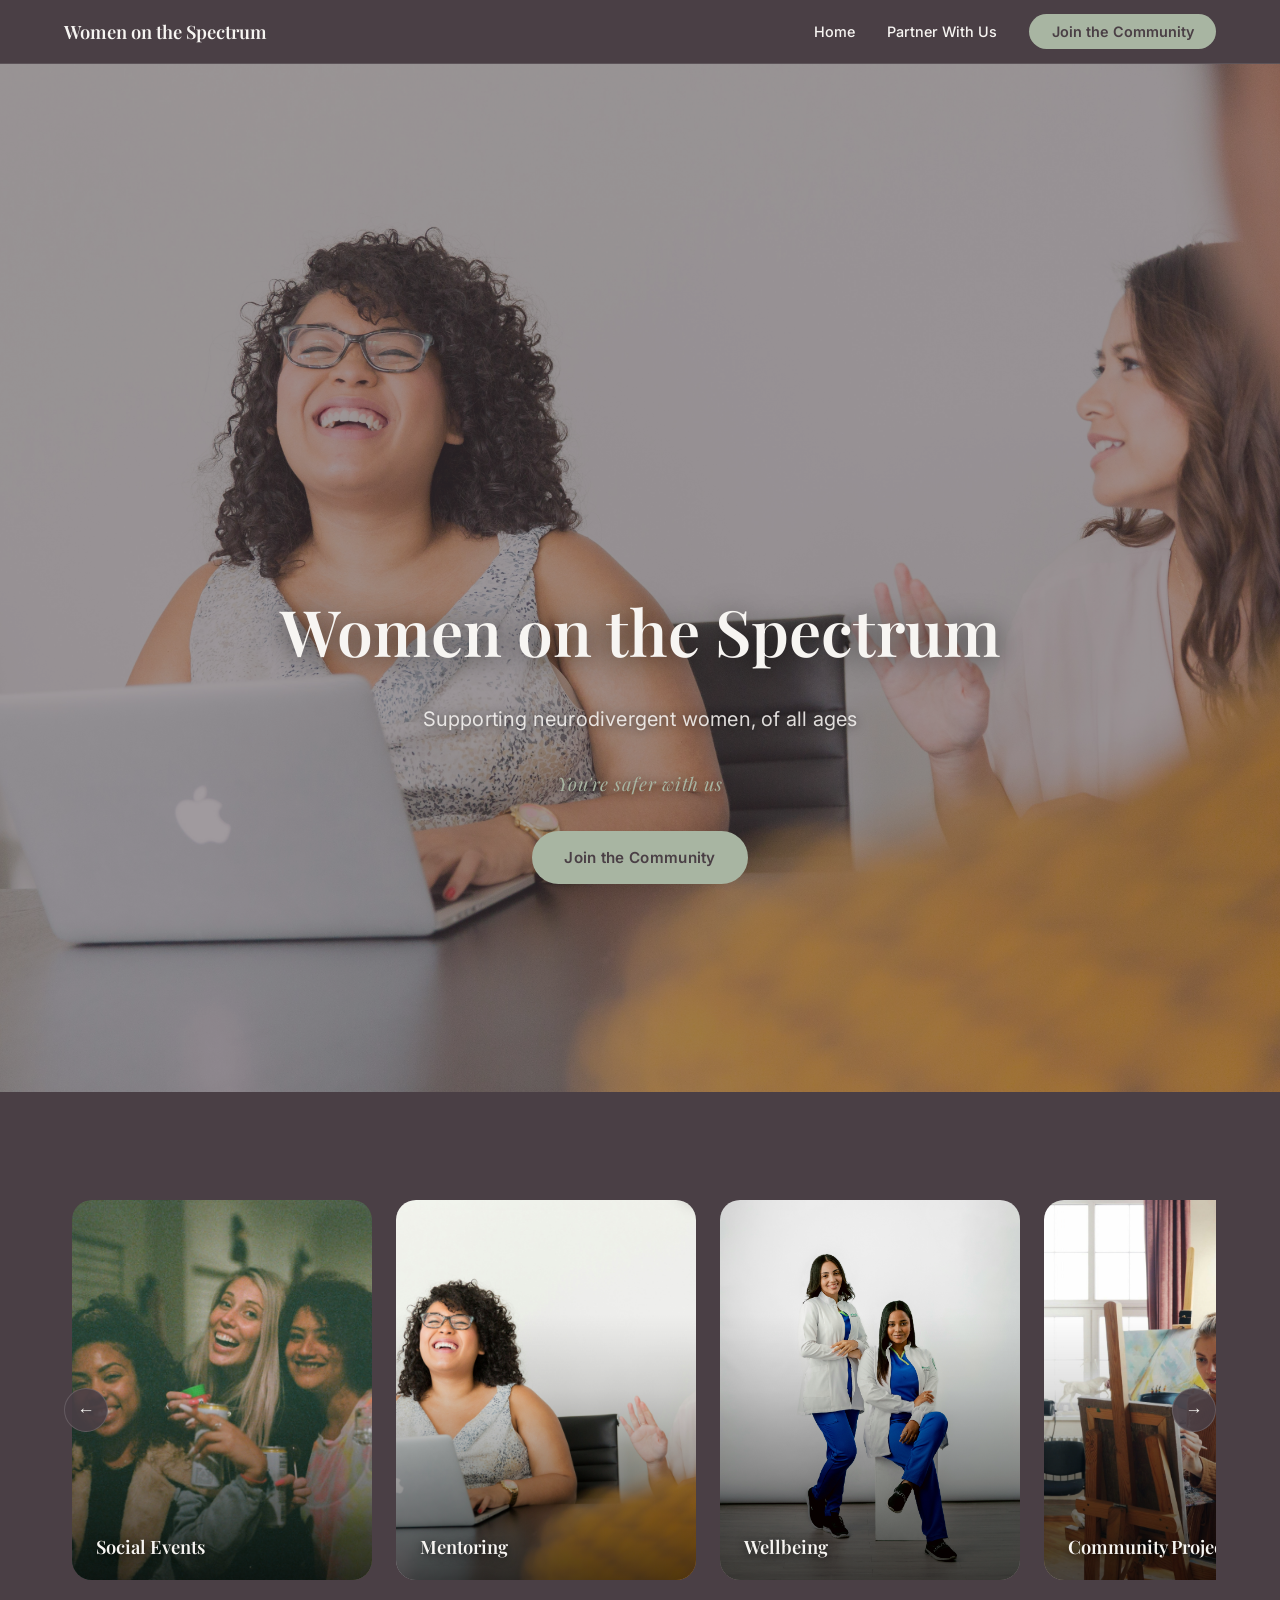
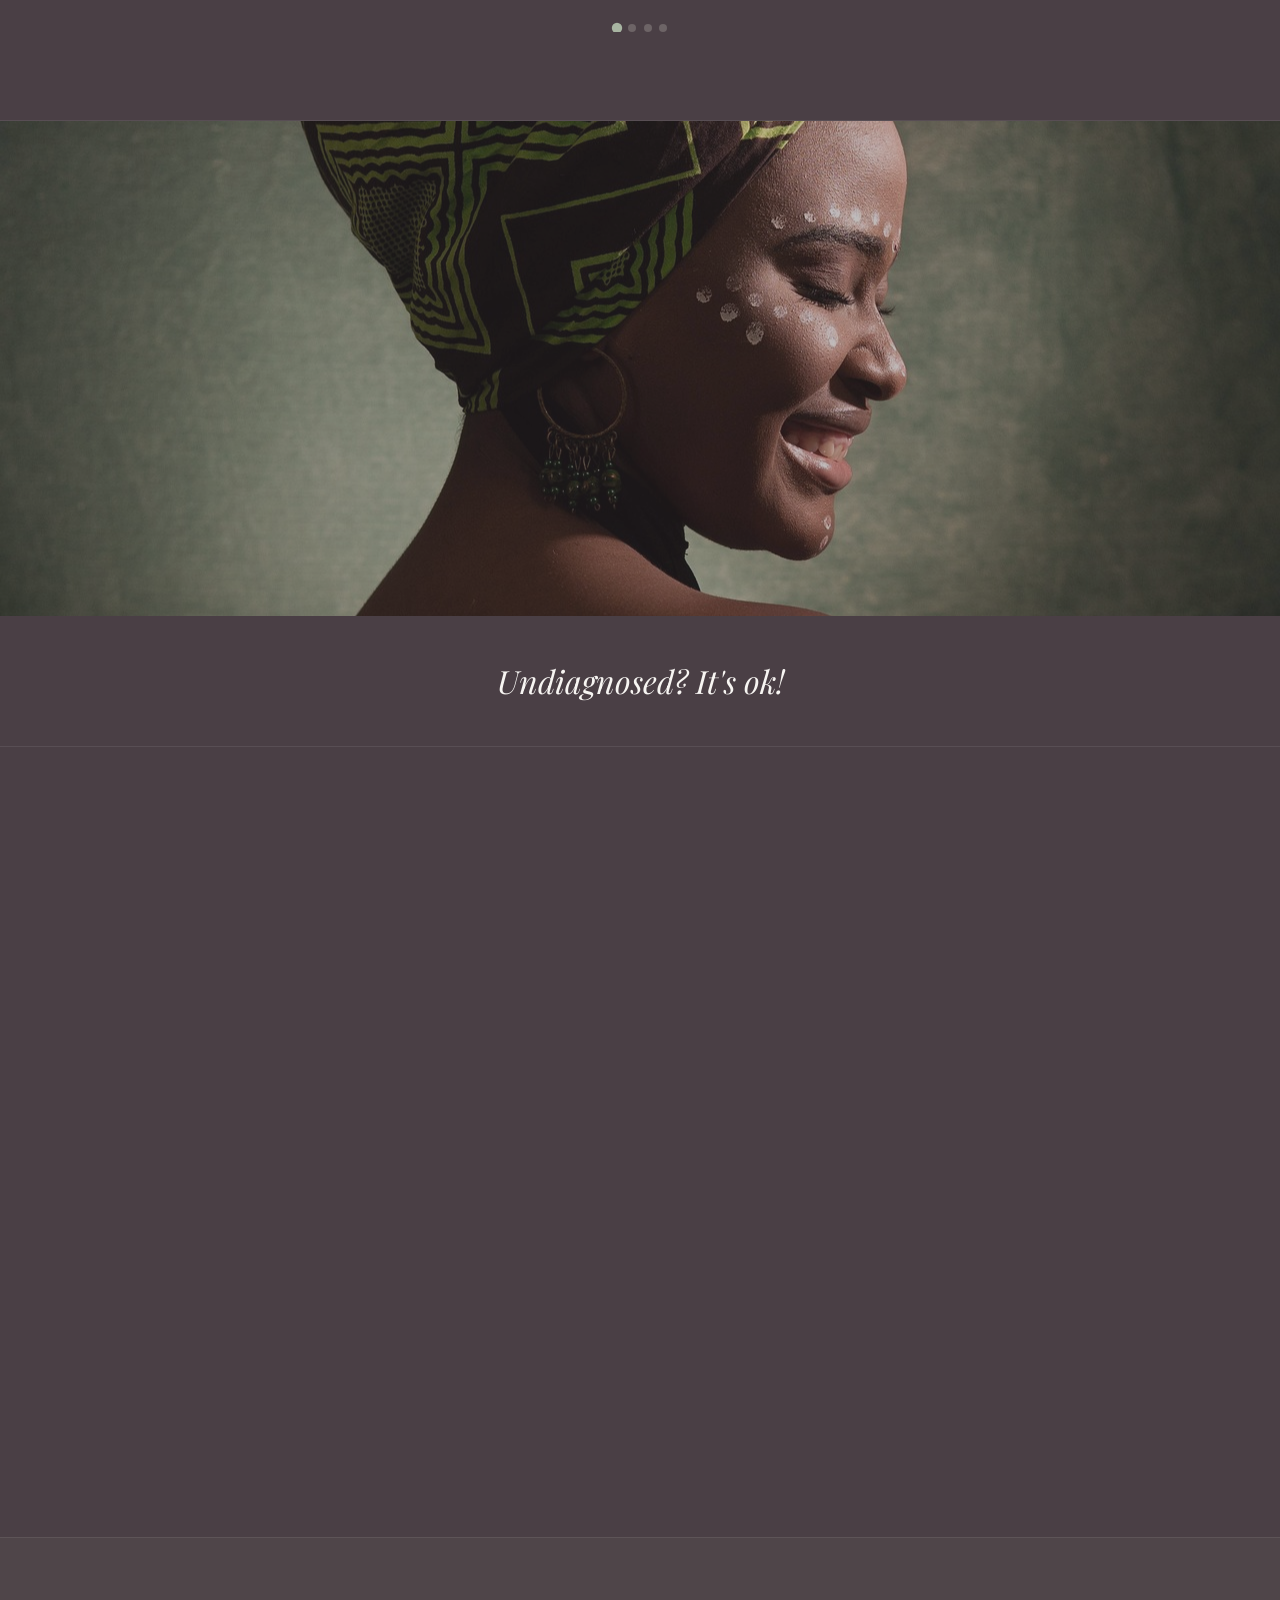
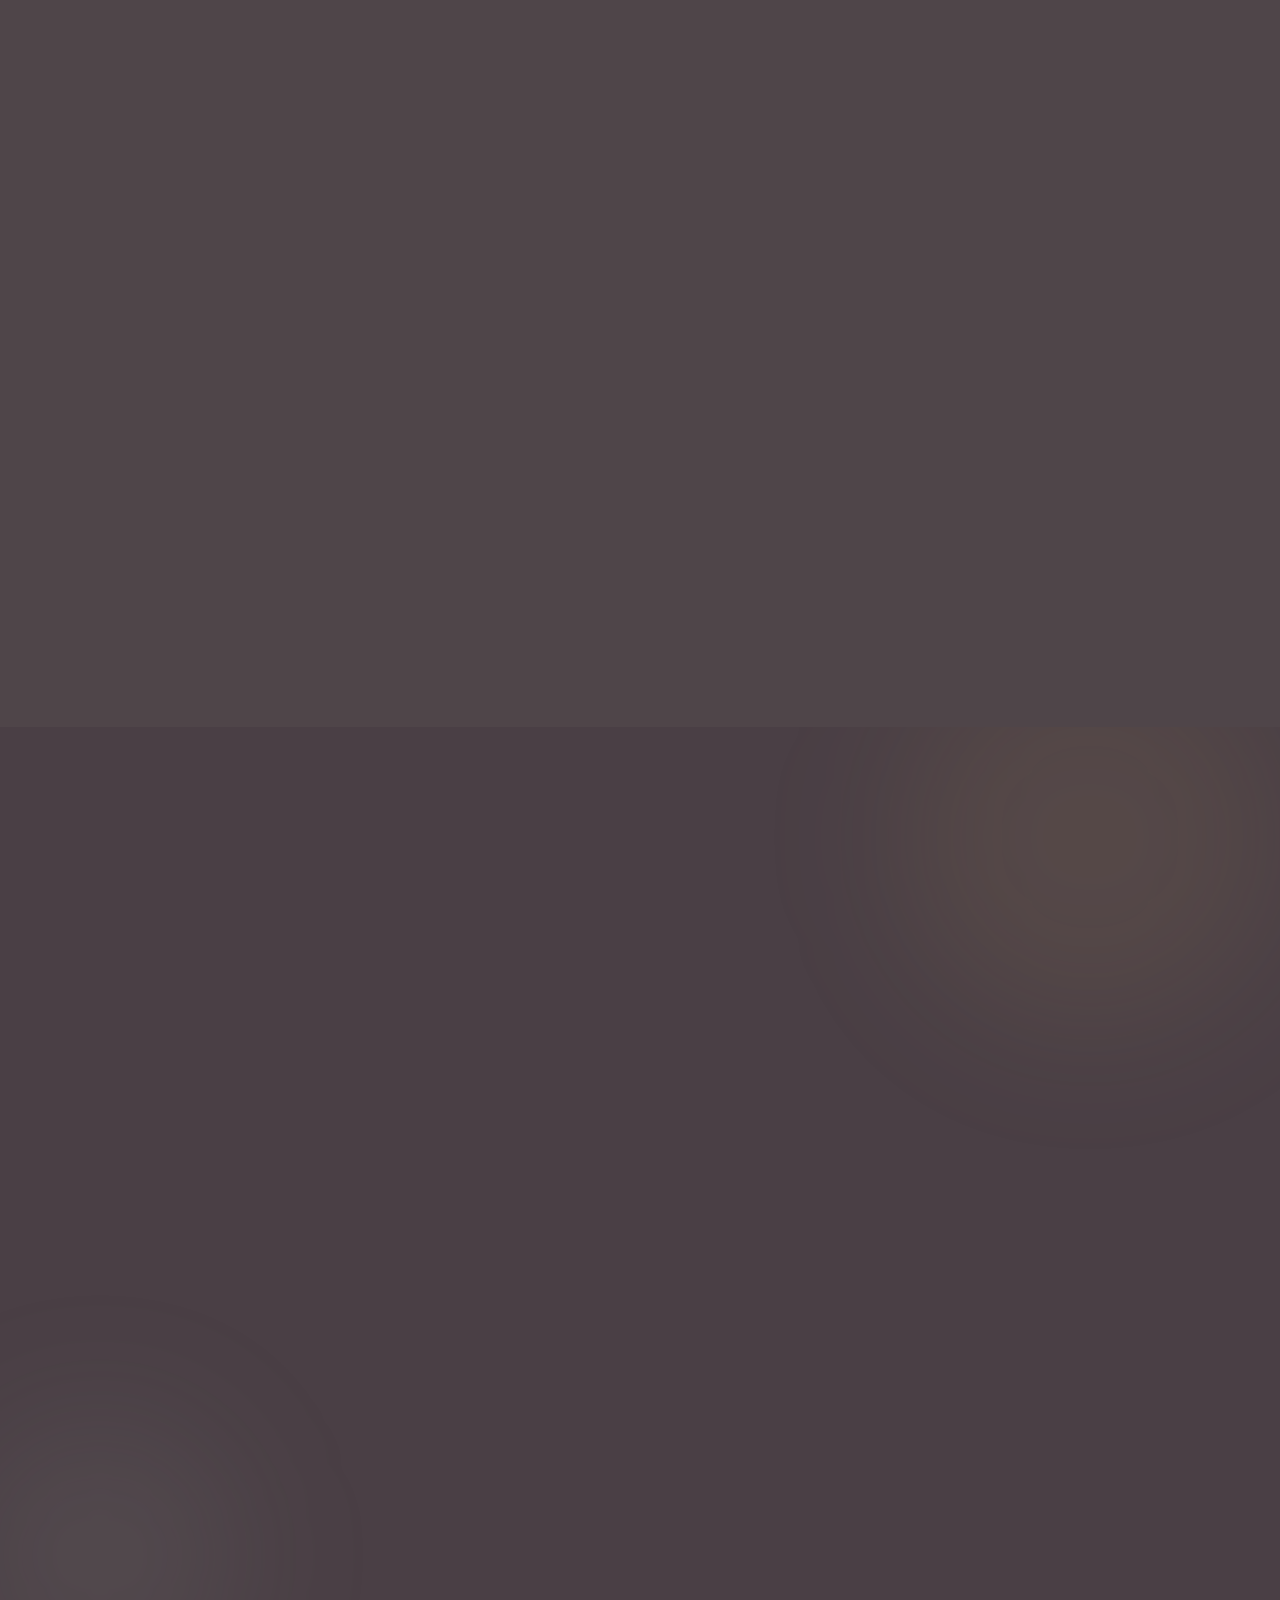
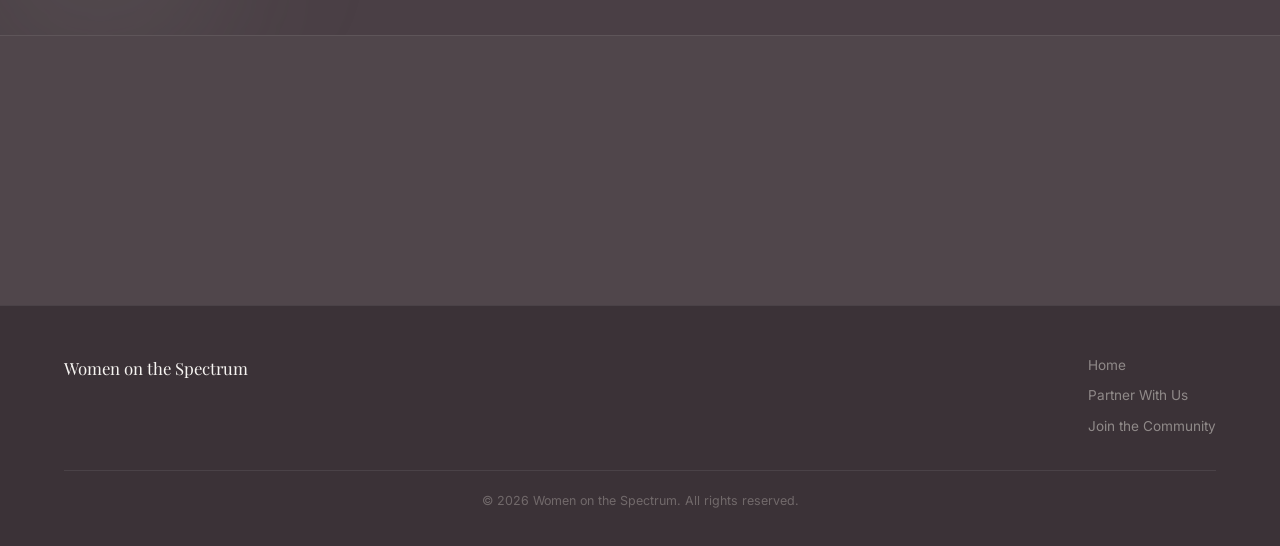
==== commit 7d443a57: "Checkbox instead of option" ====
--- a/index.html
+++ b/index.html
@@ -33,20 +33,18 @@
 
   <!-- HERO — image carousel -->
   <section class="hero" id="home">
-    <div class="hero-slides-wrap">
-      <div class="hero-slide active" style="background-image:url('HomePage-Images/christina-wocintechchat-com-m-YCrgxs3e9lY-unsplash.jpg')"></div>
-      <div class="hero-slide" style="background-image:url('HomePage-Images/darren-richardson-iY0GFYADmU0-unsplash.jpg')"></div>
-      <div class="hero-slide" style="background-image:url('HomePage-Images/eric-oliveira-Ri9fa7m6wc8-unsplash.jpg')"></div>
-      <div class="hero-slide" style="background-image:url('HomePage-Images/eros-reyes-cabrera-Ia9Cijqyblg-unsplash (1).jpg')"></div>
-      <div class="hero-slide" style="background-image:url('HomePage-Images/kevin-turcios-uDCU8xA8C4g-unsplash.jpg')"></div>
-      <div class="hero-slide" style="background-image:url('HomePage-Images/kizkopop-SE_twMlVpMM-unsplash.jpg')"></div>
-      <div class="hero-slide" style="background-image:url('HomePage-Images/muhammad-indradjit-b3XYUgNWn6A-unsplash.jpg')"></div>
-      <div class="hero-slide" style="background-image:url('HomePage-Images/surprising_media-people-7489998_1920.jpg')"></div>
-      <div class="hero-slide" style="background-image:url('HomePage-Images/thisismyurl-woman-2868705_1920.jpg')"></div>
-      <div class="hero-slide" style="background-image:url('HomePage-Images/timur-shakerzianov-80j01OwO4Lc-unsplash.jpg')"></div>
-      <div class="hero-slide" style="background-image:url('HomePage-Images/vitaly-gariev-8H_vteVzY2E-unsplash.jpg')"></div>
-      <div class="hero-overlay"></div>
-    </div>
+    <div class="hero-slide active" style="background-image:url('HomePage-Images/christina-wocintechchat-com-m-YCrgxs3e9lY-unsplash.jpg')"></div>
+    <div class="hero-slide" style="background-image:url('HomePage-Images/darren-richardson-iY0GFYADmU0-unsplash.jpg')"></div>
+    <div class="hero-slide" style="background-image:url('HomePage-Images/eric-oliveira-Ri9fa7m6wc8-unsplash.jpg')"></div>
+    <div class="hero-slide" style="background-image:url('HomePage-Images/eros-reyes-cabrera-Ia9Cijqyblg-unsplash (1).jpg')"></div>
+    <div class="hero-slide" style="background-image:url('HomePage-Images/kevin-turcios-uDCU8xA8C4g-unsplash.jpg')"></div>
+    <div class="hero-slide" style="background-image:url('HomePage-Images/kizkopop-SE_twMlVpMM-unsplash.jpg')"></div>
+    <div class="hero-slide" style="background-image:url('HomePage-Images/muhammad-indradjit-b3XYUgNWn6A-unsplash.jpg')"></div>
+    <div class="hero-slide" style="background-image:url('HomePage-Images/surprising_media-people-7489998_1920.jpg')"></div>
+    <div class="hero-slide" style="background-image:url('HomePage-Images/thisismyurl-woman-2868705_1920.jpg')"></div>
+    <div class="hero-slide" style="background-image:url('HomePage-Images/timur-shakerzianov-80j01OwO4Lc-unsplash.jpg')"></div>
+    <div class="hero-slide" style="background-image:url('HomePage-Images/vitaly-gariev-8H_vteVzY2E-unsplash.jpg')"></div>
+    <div class="hero-overlay"></div>
     <div class="hero-content">
       <h1 class="hero-title">Women on the Spectrum</h1>
       <p class="hero-sub">Supporting neurodivergent women, of all ages</p>
@@ -69,7 +67,7 @@
             <div class="ic-title-bar"><h3>Social Events</h3></div>
             <div class="ic-hover">
               <h3>Social Events</h3>
-              <p>From music, comedy, games nights and more!</p>
+              <p>From days out, to dinners to comedy, games nights and more!</p>
               <a href="#signup" class="card-cta card-cta-on-green">Get Involved</a>
             </div>
           </div>
@@ -79,7 +77,7 @@
             <div class="ic-title-bar"><h3>Mentoring</h3></div>
             <div class="ic-hover">
               <h3>Mentoring</h3>
-              <p>Small group seminars with successful Neurodivergent women, helping you to build confidence while learning how to successfully navigate in life, careers and socially.</p>
+              <p>Small group seminars with successful neurodivergent women, helping you to build confidence while learning how to successfully navigate your career, socially and life in general</p>
               <a href="#signup" class="card-cta card-cta-on-green">Get Involved</a>
             </div>
           </div>
@@ -89,7 +87,7 @@
             <div class="ic-title-bar"><h3>Wellbeing</h3></div>
             <div class="ic-hover">
               <h3>Wellbeing</h3>
-              <p>Receive your own, tailored wellbeing programme. Our clinicians specialise in women's health. You will be seen and you will be heard. You're safer with us.</p>
+              <p>Receive your own, tailored wellbeing programme. Our clinicians specialise in women's health. You will be seen and you will be heard. Your health is safer with us.</p>
               <a href="#signup" class="card-cta card-cta-on-green">Get Involved</a>
             </div>
           </div>
@@ -109,7 +107,7 @@
             <div class="ic-title-bar"><h3>Building Peer Networks</h3></div>
             <div class="ic-hover">
               <h3>Building Peer Networks</h3>
-              <p>Building a supportive community of women at similar stages in life, gain knowledge, advice and share resources.</p>
+              <p>Building a supportive community of women. gain knowledge, advice and share resources.</p>
               <a href="#signup" class="card-cta card-cta-on-green">Get Involved</a>
             </div>
           </div>
@@ -119,17 +117,17 @@
             <div class="ic-title-bar"><h3>Workplace Training</h3></div>
             <div class="ic-hover">
               <h3>Workplace Training</h3>
-              <p>We educate companies, making sure they create safe and productive spaces for Neurodivergent women.</p>
+              <p>We educate companies, making sure they create safe and productive spaces for neurodivergent women.</p>
               <a href="#signup" class="card-cta card-cta-on-green">Get Involved</a>
             </div>
           </div>
 
           <div class="ic-card">
             <img class="ic-img" src="Images/Advocasy.jpg" alt="Advocacy" />
-            <div class="ic-title-bar"><h3>Advocacy</h3></div>
-            <div class="ic-hover">
-              <h3>Advocacy</h3>
-              <p>Help us raise awareness, campaign, protest — anything to help people and organisations make a positive change.</p>
+            <div class="ic-title-bar"><h3>Careers</h3></div>
+            <div class="ic-hover">
+              <h3>Careers</h3>
+              <p>Helping neurodivergent women to secure the career that they want. Have a chat with one of our team and receive a tailored career plan, CV support, interview prep and more!</p>
               <a href="#signup" class="card-cta card-cta-on-green">Get Involved</a>
             </div>
           </div>
@@ -189,7 +187,7 @@
             <div class="ic-title-bar"><h3>Social Life</h3></div>
             <div class="ic-hover">
               <h3>Social Life</h3>
-              <p>Our social events &amp; peer networking sessions bring women on the spectrum together, like-minded people building relationships that last!</p>
+              <p>Our social events &amp; peer networking sessions bring women on the spectrum together. like-minded people building relationships that last!</p>
             </div>
           </div>
 
@@ -198,15 +196,15 @@
             <div class="ic-title-bar"><h3>Health</h3></div>
             <div class="ic-hover">
               <h3>Health</h3>
-              <p>Our clinicians specialise in assessing and treating neurodivergent women. Late recognition of neurodivergent women is usually down to misdiagnosis, confusing it with anxiety, depression, eating disorders, burnout and more. Hormonal transitions like menstruation, pregnancy, and menopause, intersect uniquely with neurodivergence but remain under-researched.<br><br>Your health is safer with us.</p>
+              <p>Our clinicians specialise in assessing and treating neurodivergent women. Late recognition of neurodivergent women is usually down to misdiagnosis, confusing it with anxiety, depression, eating disorders, burnout and more. Hormonal transitions like menstruation, pregnancy, and menopause, intersect uniquely with neurodivergence but remain under-researched.</p>
             </div>
           </div>
 
           <div class="ic-card">
             <img class="ic-img" src="Images/Work-Slider2-Whyneeded.jpg" alt="Work" />
-            <div class="ic-title-bar"><h3>Work</h3></div>
-            <div class="ic-hover">
-              <h3>Work</h3>
+            <div class="ic-title-bar"><h3>Careers</h3></div>
+            <div class="ic-hover">
+              <h3>Careers</h3>
               <p>Women on the Spectrum who are undiagnosed or had a late-diagnosis, often face compounded challenges at work. Our mentoring, close group seminars and career-oriented events are here to ensure women on the spectrum feel comfortable and confident operating effectively in these working spaces.</p>
             </div>
           </div>
@@ -216,7 +214,7 @@
             <div class="ic-title-bar"><h3>Training</h3></div>
             <div class="ic-hover">
               <h3>Training</h3>
-              <p>Girls often mask challenges, appearing socially compliant while trying to cope internally, leading to overlooked needs, in healthcare, learning in school and even in the workplace. Our educators are able to upskill and develop organisations, while reframing their perspectives, allowing for safer and more equitable spaces for women on the spectrum.</p>
+              <p>Girls often mask challenges, appearing socially compliant while trying to cope internally, leading to overlooked needs - whether it's in healthcare, school or the workplace. Our educators are able to upskill and develop organisations, while reframing their perspectives, allowing for safer and more equitable spaces for women on the spectrum.</p>
             </div>
           </div>
 
@@ -255,7 +253,7 @@
             <div class="ic-title-bar"><h3>Careers</h3></div>
             <div class="ic-hover">
               <h3>Careers</h3>
-              <p>Focused employability opportunities, networking, mentoring and career oriented events to help women on the spectrum find careers that suit your mind with employers who value your mind.</p>
+              <p>Focused employability opportunities, networking, mentoring and career oriented events. We basically help you find careers with employers who value your mind.</p>
             </div>
           </div>
 
@@ -306,13 +304,25 @@
           <input type="tel" name="phone" placeholder="Phone Number (optional)" class="form-input" />
         </div>
         <div class="form-row">
-          <select name="area_of_interest" required class="form-input form-select">
-            <option value="" disabled selected>Area of Interest</option>
-            <option value="wellbeing">Wellbeing</option>
-            <option value="careers">Careers</option>
-            <option value="community">Community</option>
-            <option value="training">Training</option>
-          </select>
+          <fieldset class="interest-group" data-required-checkbox-group>
+            <legend>Area of Interest</legend>
+            <label class="interest-option">
+              <input type="checkbox" name="area_of_interest[]" value="wellbeing" />
+              <span>Wellbeing</span>
+            </label>
+            <label class="interest-option">
+              <input type="checkbox" name="area_of_interest[]" value="careers" />
+              <span>Careers</span>
+            </label>
+            <label class="interest-option">
+              <input type="checkbox" name="area_of_interest[]" value="community" />
+              <span>Community</span>
+            </label>
+            <label class="interest-option">
+              <input type="checkbox" name="area_of_interest[]" value="training" />
+              <span>Training</span>
+            </label>
+          </fieldset>
           <select name="how_heard" required class="form-input form-select">
             <option value="" disabled selected>How Did You Hear About Us?</option>
             <option value="social-media">Social Media</option>
@@ -366,13 +376,25 @@
         <input type="email" name="email" placeholder="Your Email" required class="form-input" />
         <input type="number" name="age" placeholder="Your Age" min="1" max="120" required class="form-input" />
         <input type="tel" name="phone" placeholder="Phone Number (optional)" class="form-input" />
-        <select name="area_of_interest" required class="form-input form-select">
-          <option value="" disabled selected>Area of Interest</option>
-          <option value="wellbeing">Wellbeing</option>
-          <option value="careers">Careers</option>
-          <option value="community">Community</option>
-          <option value="training">Training</option>
-        </select>
+        <fieldset class="interest-group" data-required-checkbox-group>
+          <legend>Area of Interest</legend>
+          <label class="interest-option">
+            <input type="checkbox" name="area_of_interest[]" value="wellbeing" />
+            <span>Wellbeing</span>
+          </label>
+          <label class="interest-option">
+            <input type="checkbox" name="area_of_interest[]" value="careers" />
+            <span>Careers</span>
+          </label>
+          <label class="interest-option">
+            <input type="checkbox" name="area_of_interest[]" value="community" />
+            <span>Community</span>
+          </label>
+          <label class="interest-option">
+            <input type="checkbox" name="area_of_interest[]" value="training" />
+            <span>Training</span>
+          </label>
+        </fieldset>
         <select name="how_heard" required class="form-input form-select">
           <option value="" disabled selected>How Did You Hear About Us?</option>
           <option value="social-media">Social Media</option>
--- a/styles.css
+++ b/styles.css
@@ -123,13 +123,6 @@
   overflow: hidden;
   background: #4A3F45;
 }
-
-/* Slides wrapper — fills hero on desktop */
-.hero-slides-wrap {
-  position: absolute;
-  inset: 0;
-  z-index: 0;
-}
 .hero-slide {
   position: absolute; inset: 0;
   background-size: cover;
@@ -137,11 +130,12 @@
   background-repeat: no-repeat;
   opacity: 0;
   transition: opacity 1.6s ease;
+  z-index: 0;
 }
 .hero-slide.active { opacity: 1; }
 .hero-overlay {
   position: absolute;
-  inset: 0;
+  top: 0; left: 0; right: 0; bottom: 0;
   background: rgba(74,63,69,.52);
   z-index: 1;
 }
@@ -157,35 +151,6 @@
   text-align: center;
   padding: 120px 5vw 7rem;
   gap: 2rem;
-}
-
-/* ── HERO MOBILE — split layout ──────────── */
-@media (max-width: 768px) {
-  .hero {
-    min-height: auto;
-    display: flex;
-    flex-direction: column;
-    overflow: visible;
-  }
-  .hero-slides-wrap {
-    position: relative;
-    inset: auto;
-    width: 100%;
-    aspect-ratio: 16 / 9;
-    overflow: hidden;
-    flex-shrink: 0;
-  }
-  .hero-overlay { display: none; }
-  .hero-content {
-    position: relative;
-    min-height: auto;
-    padding: 2.5rem 6vw 3rem;
-    background: #4A3F45;
-    justify-content: center;
-    align-items: center;
-    gap: 1.25rem;
-    margin-top: 0;
-  }
 }
 .hero-title {
   color: #F7F5F2;
@@ -512,6 +477,21 @@
 .form-input:focus { border-color: #C8A96A; box-shadow: 0 0 0 3px rgba(200,169,106,.15); }
 .form-select { cursor: pointer; }
 .form-select option { background: #4A3F45; color: #F7F5F2; }
+.interest-group {
+  width: 100%; padding: .85rem 1.15rem;
+  background: rgba(255,255,255,.06);
+  border: 1.5px solid rgba(200,169,106,.35);
+  border-radius: var(--radius-sm);
+  color: #F7F5F2; font-family: 'Inter', sans-serif; font-size: .93rem;
+}
+.interest-group:focus-within { border-color: #C8A96A; box-shadow: 0 0 0 3px rgba(200,169,106,.15); }
+.interest-group legend { color: rgba(214,210,204,.72); margin-bottom: .6rem; text-align: left; }
+.interest-option {
+  display: flex; align-items: center; gap: .5rem;
+  cursor: pointer; margin-bottom: .45rem; text-align: left;
+}
+.interest-option:last-child { margin-bottom: 0; }
+.interest-option input { accent-color: #C8A96A; }
 .form-textarea { resize: vertical; min-height: 95px; }
 .form-group { display: flex; flex-direction: column; gap: .35rem; }
 .form-group label { font-size: .82rem; color: #A8B5A2; font-weight: 500; text-align: left; }
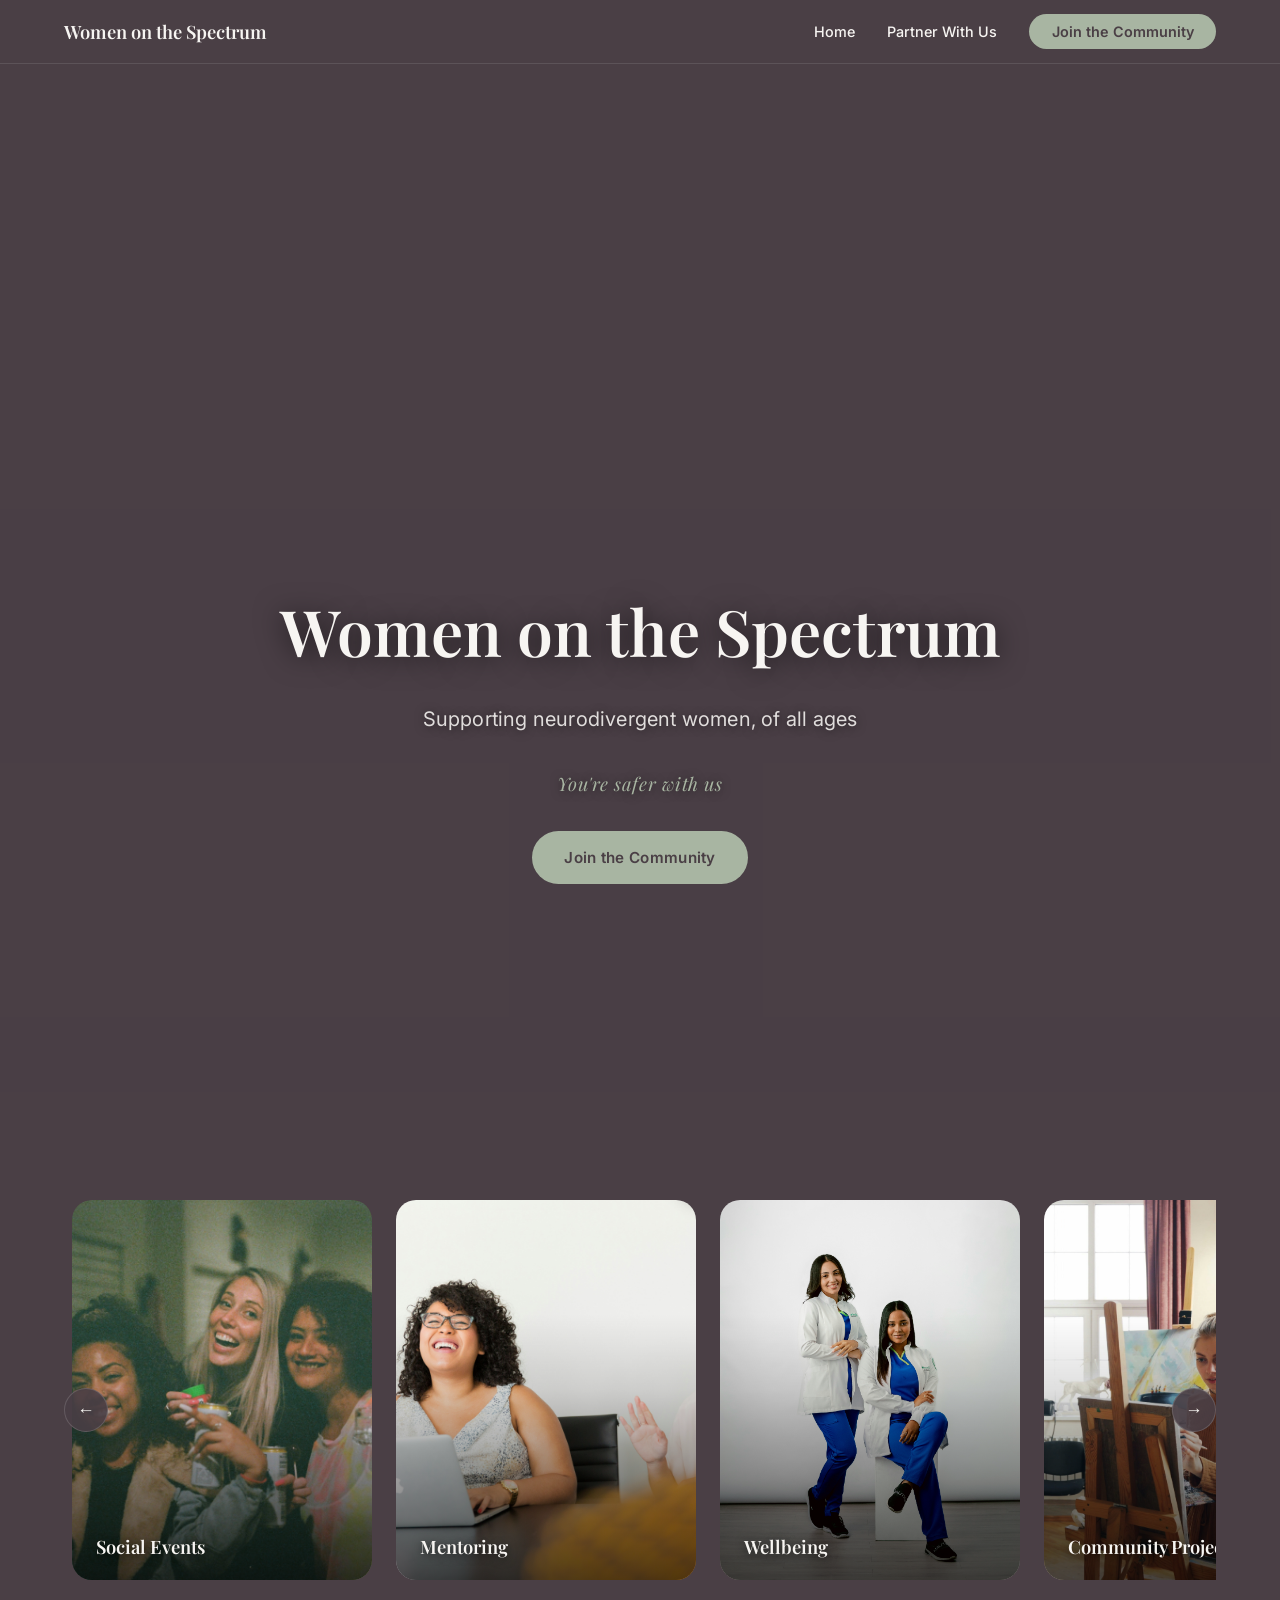
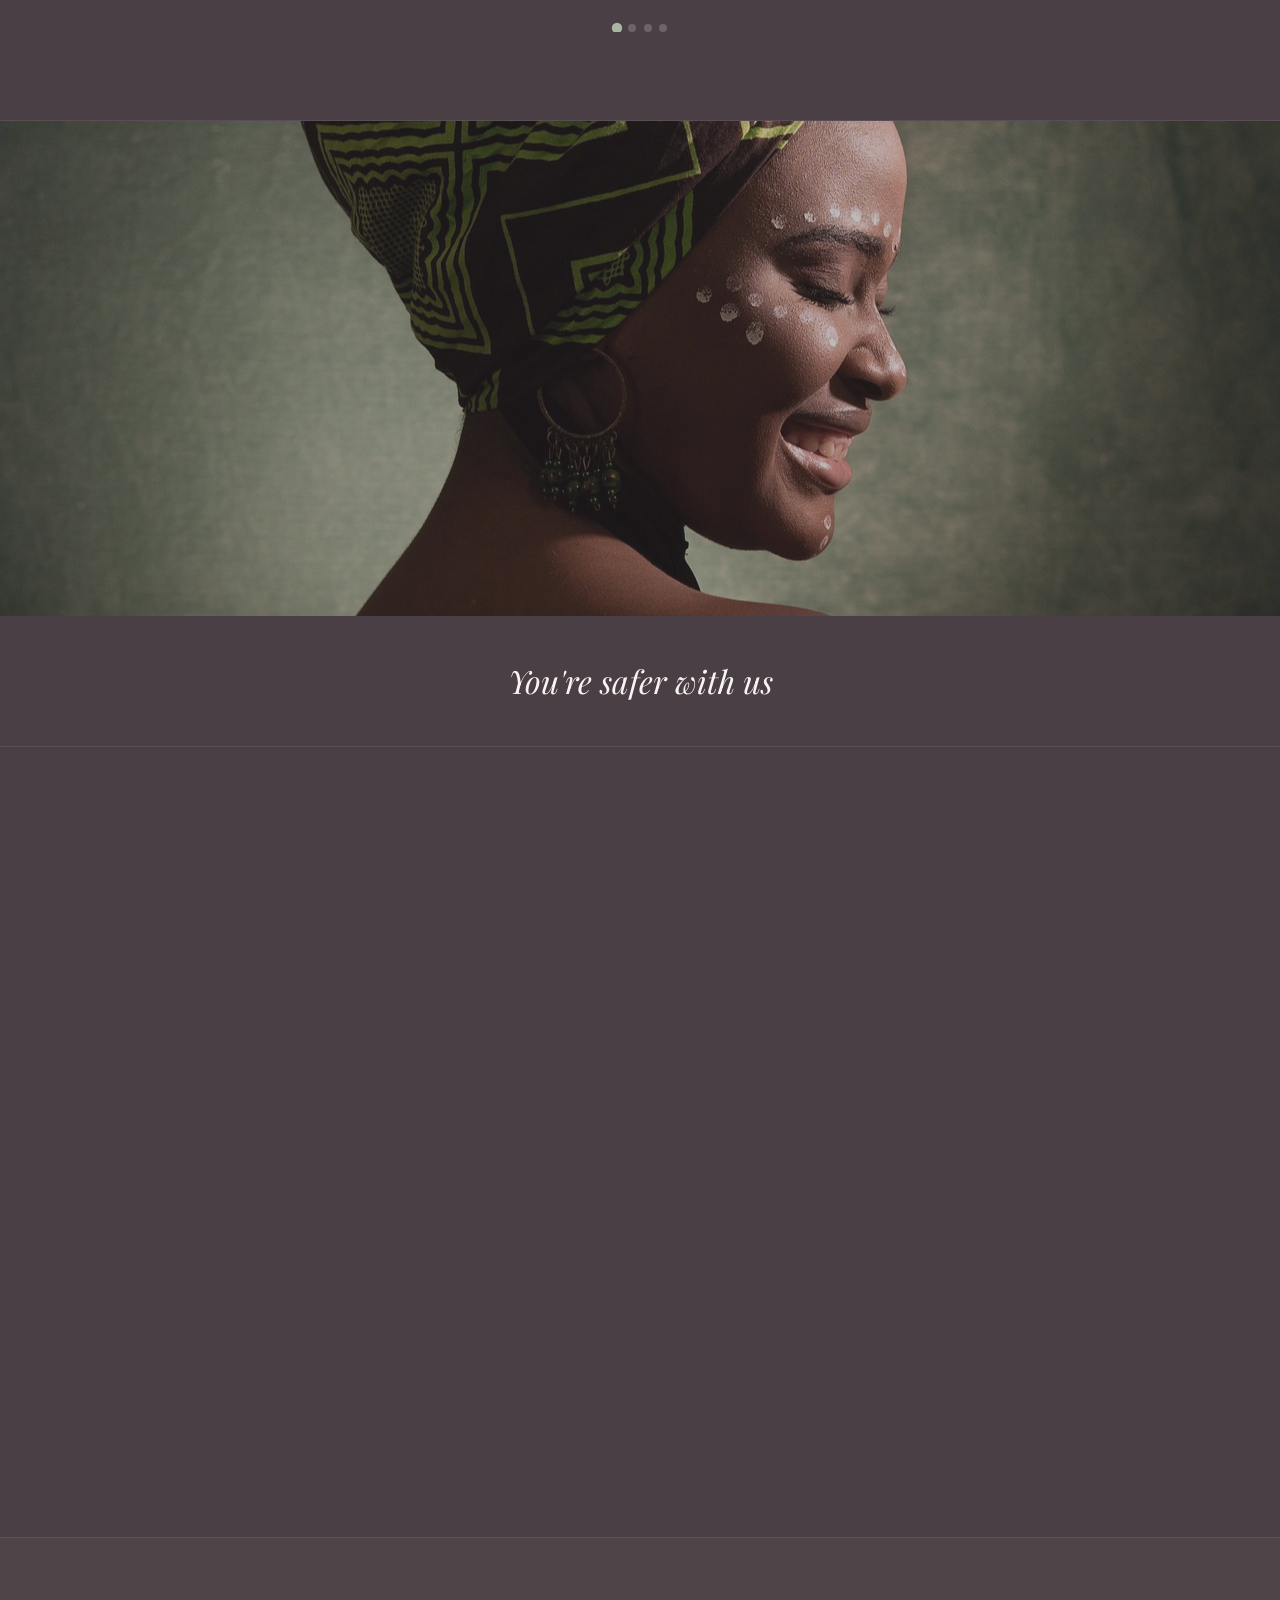
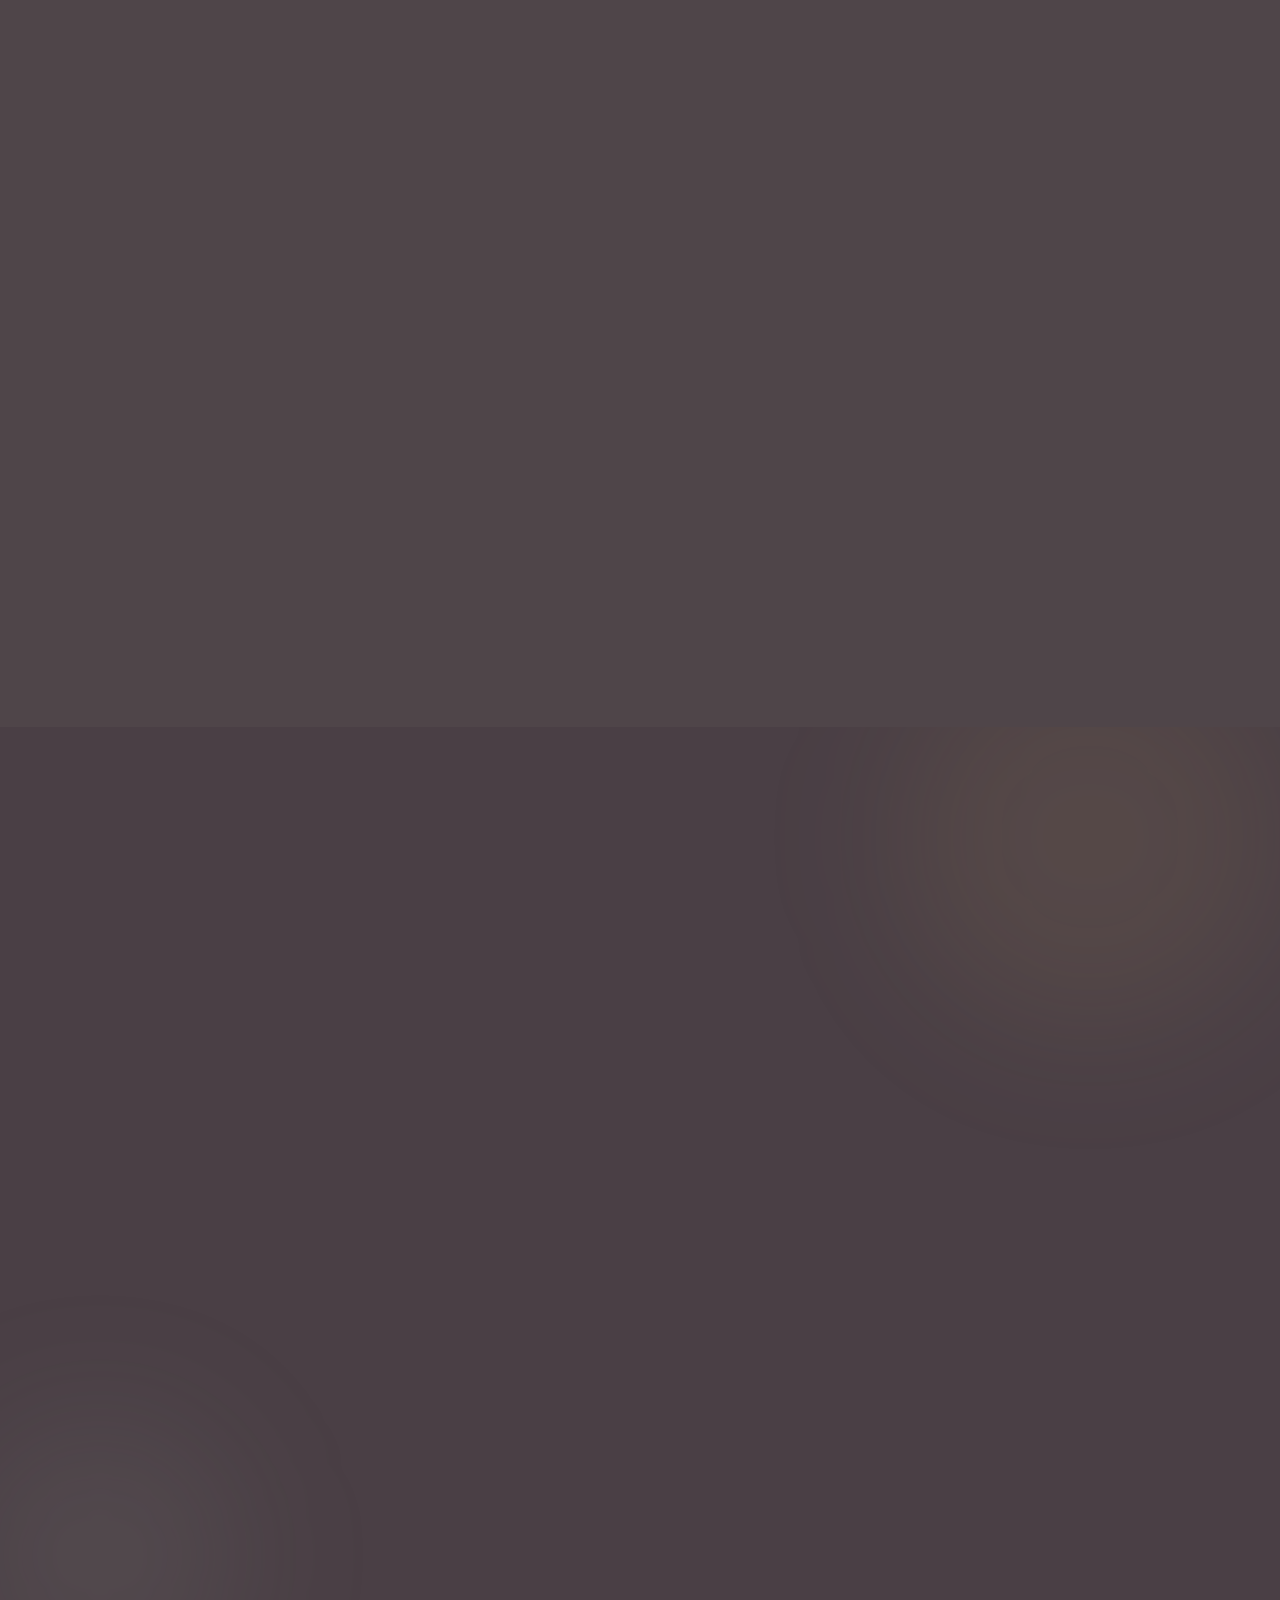
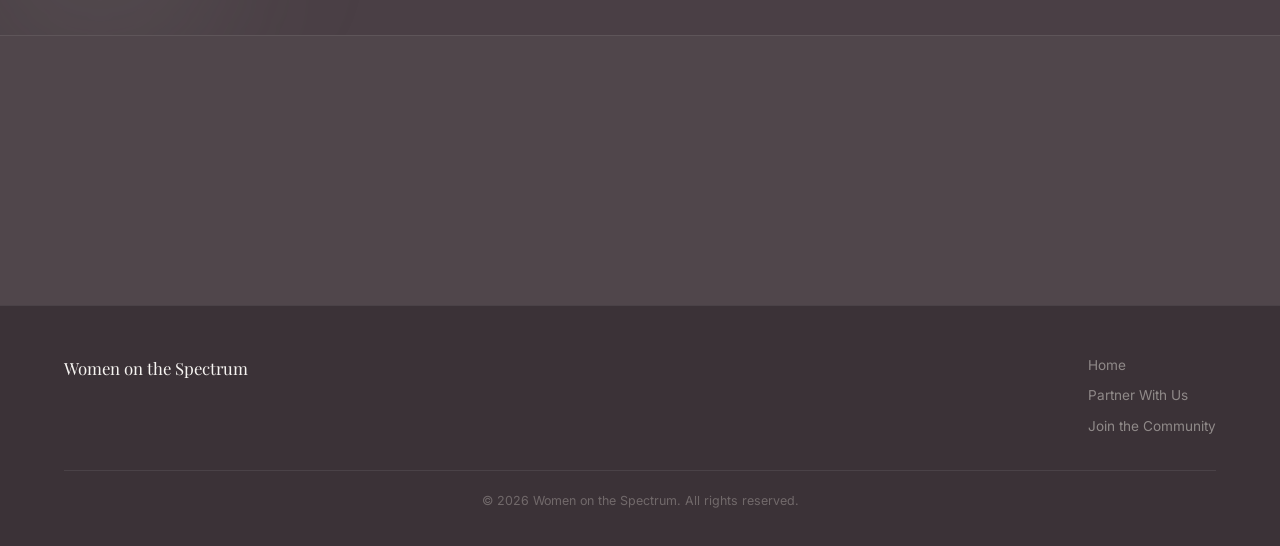
==== commit 20a3a3ea: "Changes V3" ====
--- a/index.html
+++ b/index.html
@@ -31,19 +31,12 @@
     </div>
   </nav>
 
-  <!-- HERO — image carousel -->
+  <!-- HERO — video background -->
   <section class="hero" id="home">
-    <div class="hero-slide active" style="background-image:url('HomePage-Images/christina-wocintechchat-com-m-YCrgxs3e9lY-unsplash.jpg')"></div>
-    <div class="hero-slide" style="background-image:url('HomePage-Images/darren-richardson-iY0GFYADmU0-unsplash.jpg')"></div>
-    <div class="hero-slide" style="background-image:url('HomePage-Images/eric-oliveira-Ri9fa7m6wc8-unsplash.jpg')"></div>
-    <div class="hero-slide" style="background-image:url('HomePage-Images/eros-reyes-cabrera-Ia9Cijqyblg-unsplash (1).jpg')"></div>
-    <div class="hero-slide" style="background-image:url('HomePage-Images/kevin-turcios-uDCU8xA8C4g-unsplash.jpg')"></div>
-    <div class="hero-slide" style="background-image:url('HomePage-Images/kizkopop-SE_twMlVpMM-unsplash.jpg')"></div>
-    <div class="hero-slide" style="background-image:url('HomePage-Images/muhammad-indradjit-b3XYUgNWn6A-unsplash.jpg')"></div>
-    <div class="hero-slide" style="background-image:url('HomePage-Images/surprising_media-people-7489998_1920.jpg')"></div>
-    <div class="hero-slide" style="background-image:url('HomePage-Images/thisismyurl-woman-2868705_1920.jpg')"></div>
-    <div class="hero-slide" style="background-image:url('HomePage-Images/timur-shakerzianov-80j01OwO4Lc-unsplash.jpg')"></div>
-    <div class="hero-slide" style="background-image:url('HomePage-Images/vitaly-gariev-8H_vteVzY2E-unsplash.jpg')"></div>
+    <video class="hero-video" autoplay muted loop playsinline tabindex="-1">
+      <source src="Video/27002%20(1).mp4" type="video/mp4">
+      <track kind="descriptions" src="Video/hero-description.vtt" default>
+    </video>
     <div class="hero-overlay"></div>
     <div class="hero-content">
       <h1 class="hero-title">Women on the Spectrum</h1>
@@ -158,6 +151,7 @@
       <div class="qic-slide" style="background-image:url('Quotes/surprising_media-women-8494996_1920.jpg')"></div>
       <div class="qic-slide" style="background-image:url('Quotes/trevoykellyphotography-friendship-day-3104635_1920.jpg')"></div>
       <div class="qic-slide" style="background-image:url('Quotes/vitaly-gariev-rG5elqddGzo-unsplash.jpg')"></div>
+      <div class="qic-slide" style="background-image:url('Quotes/image.png')"></div>
       <div class="qic-overlay"></div>
     </div>
 
--- a/styles.css
+++ b/styles.css
@@ -123,16 +123,13 @@
   overflow: hidden;
   background: #4A3F45;
 }
-.hero-slide {
+.hero-video {
   position: absolute; inset: 0;
-  background-size: cover;
-  background-position: center;
-  background-repeat: no-repeat;
-  opacity: 0;
-  transition: opacity 1.6s ease;
+  width: 100%; height: 100%;
+  object-fit: cover;
+  object-position: center;
   z-index: 0;
 }
-.hero-slide.active { opacity: 1; }
 .hero-overlay {
   position: absolute;
   top: 0; left: 0; right: 0; bottom: 0;
@@ -250,6 +247,7 @@
   min-width: 300px; max-width: 300px; flex-shrink: 0;
   border-radius: var(--radius); padding: 1.75rem;
   display: flex; flex-direction: column; gap: .4rem;
+  position: relative;
 }
 
 /* Style A — #FFFFFF bg, #4A3F45 text */
@@ -563,11 +561,21 @@
   justify-content: space-between;
 }
 .partner-tagline {
-  color: rgba(247,245,242,.75);
+  color: rgba(74,63,69,.65);
   font-style: italic;
   font-size: .95rem;
   flex-grow: 1;
   margin: 0;
+}
+.card-number {
+  position: absolute;
+  top: 1.25rem; right: 1.25rem;
+  font-family: 'Playfair Display', serif;
+  font-size: 1.5rem;
+  font-weight: 600;
+  color: rgba(74,63,69,.25);
+  line-height: 1;
+  pointer-events: none;
 }
 .partner-modal-btn { align-self: flex-start; margin-top: auto; }
 
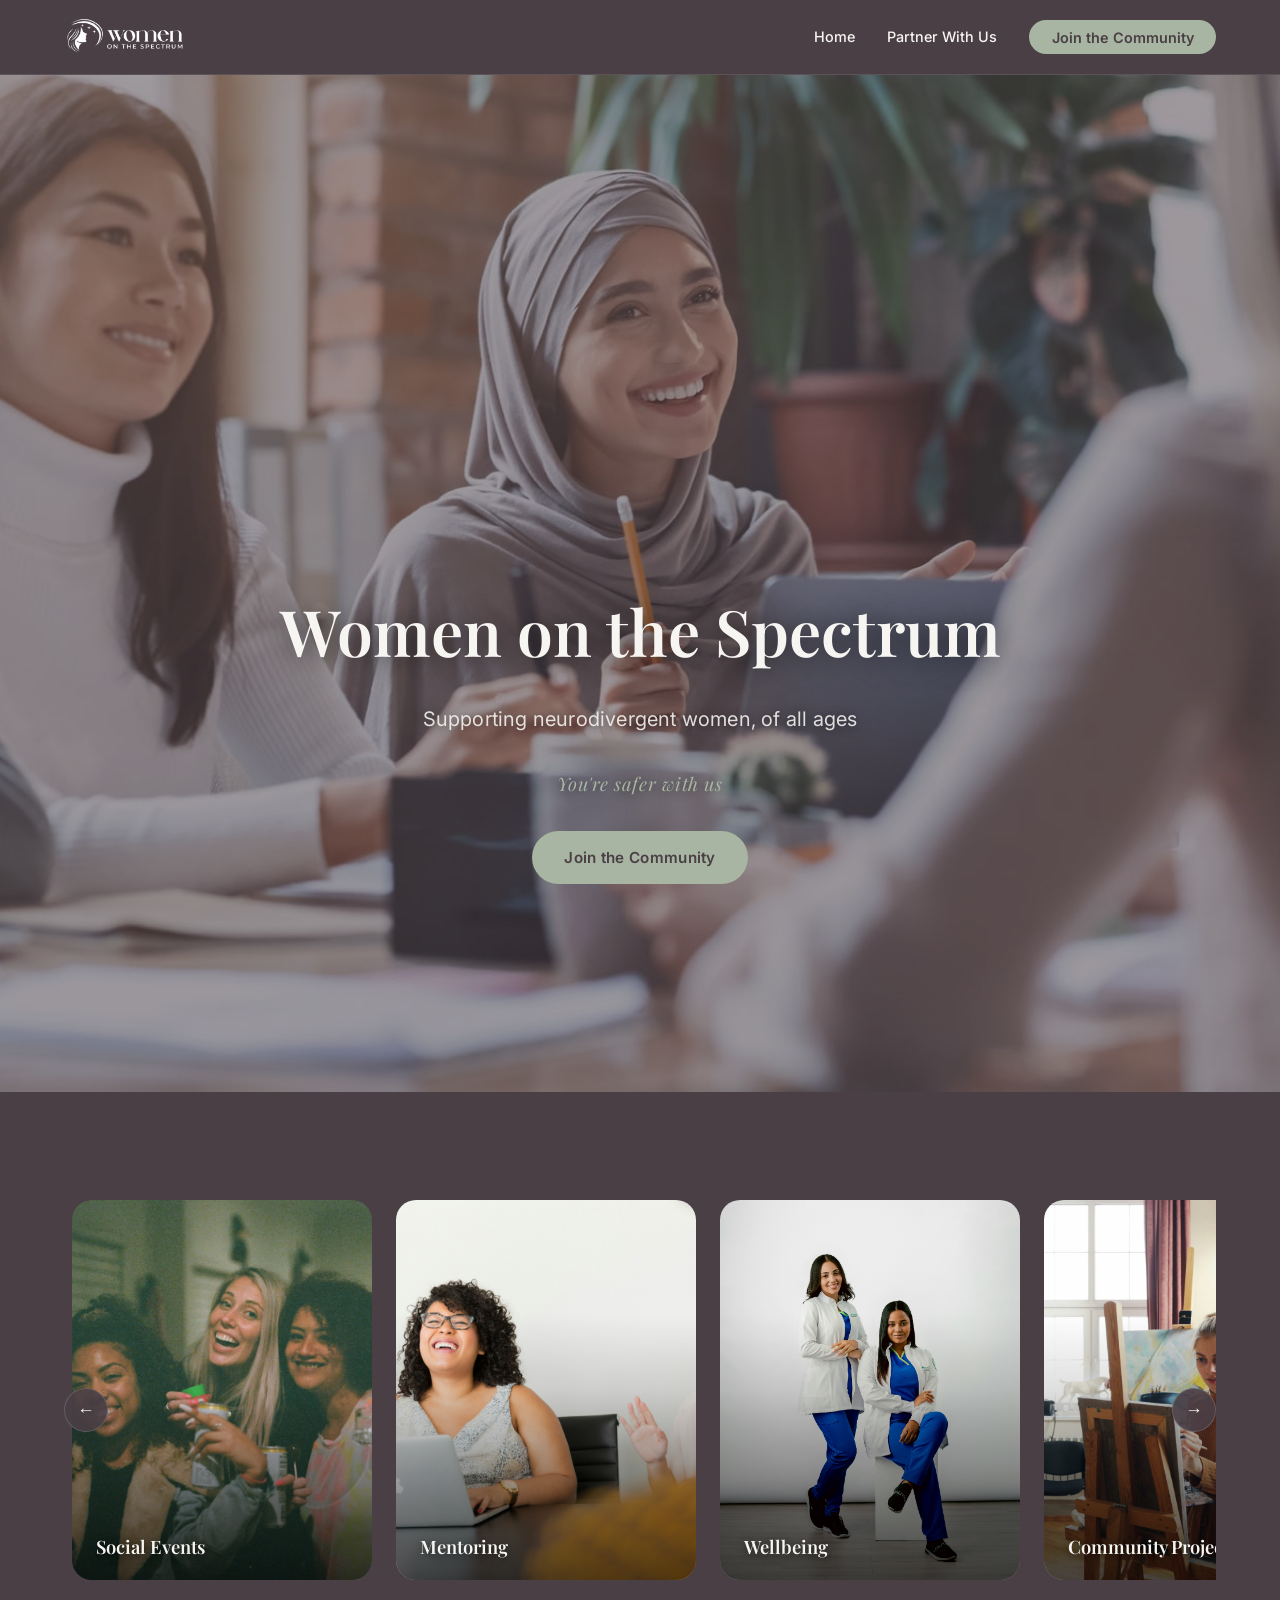
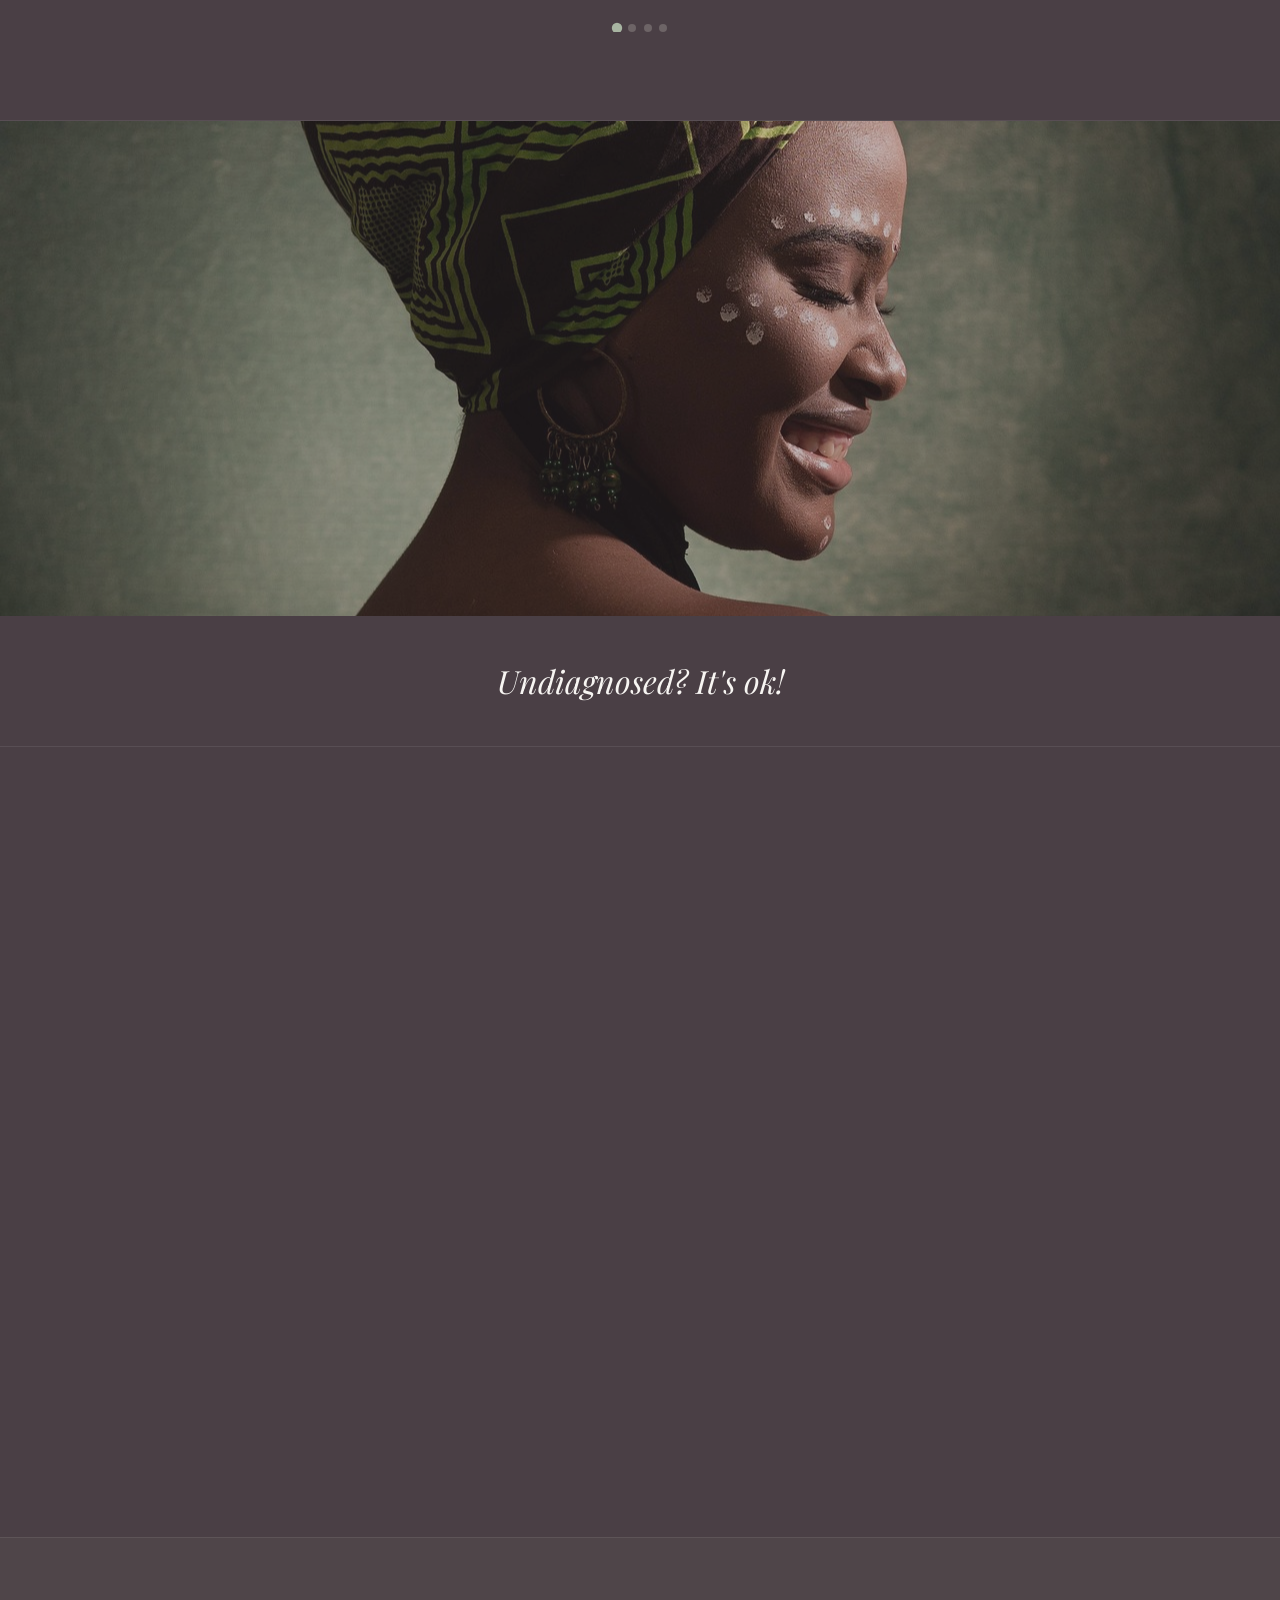
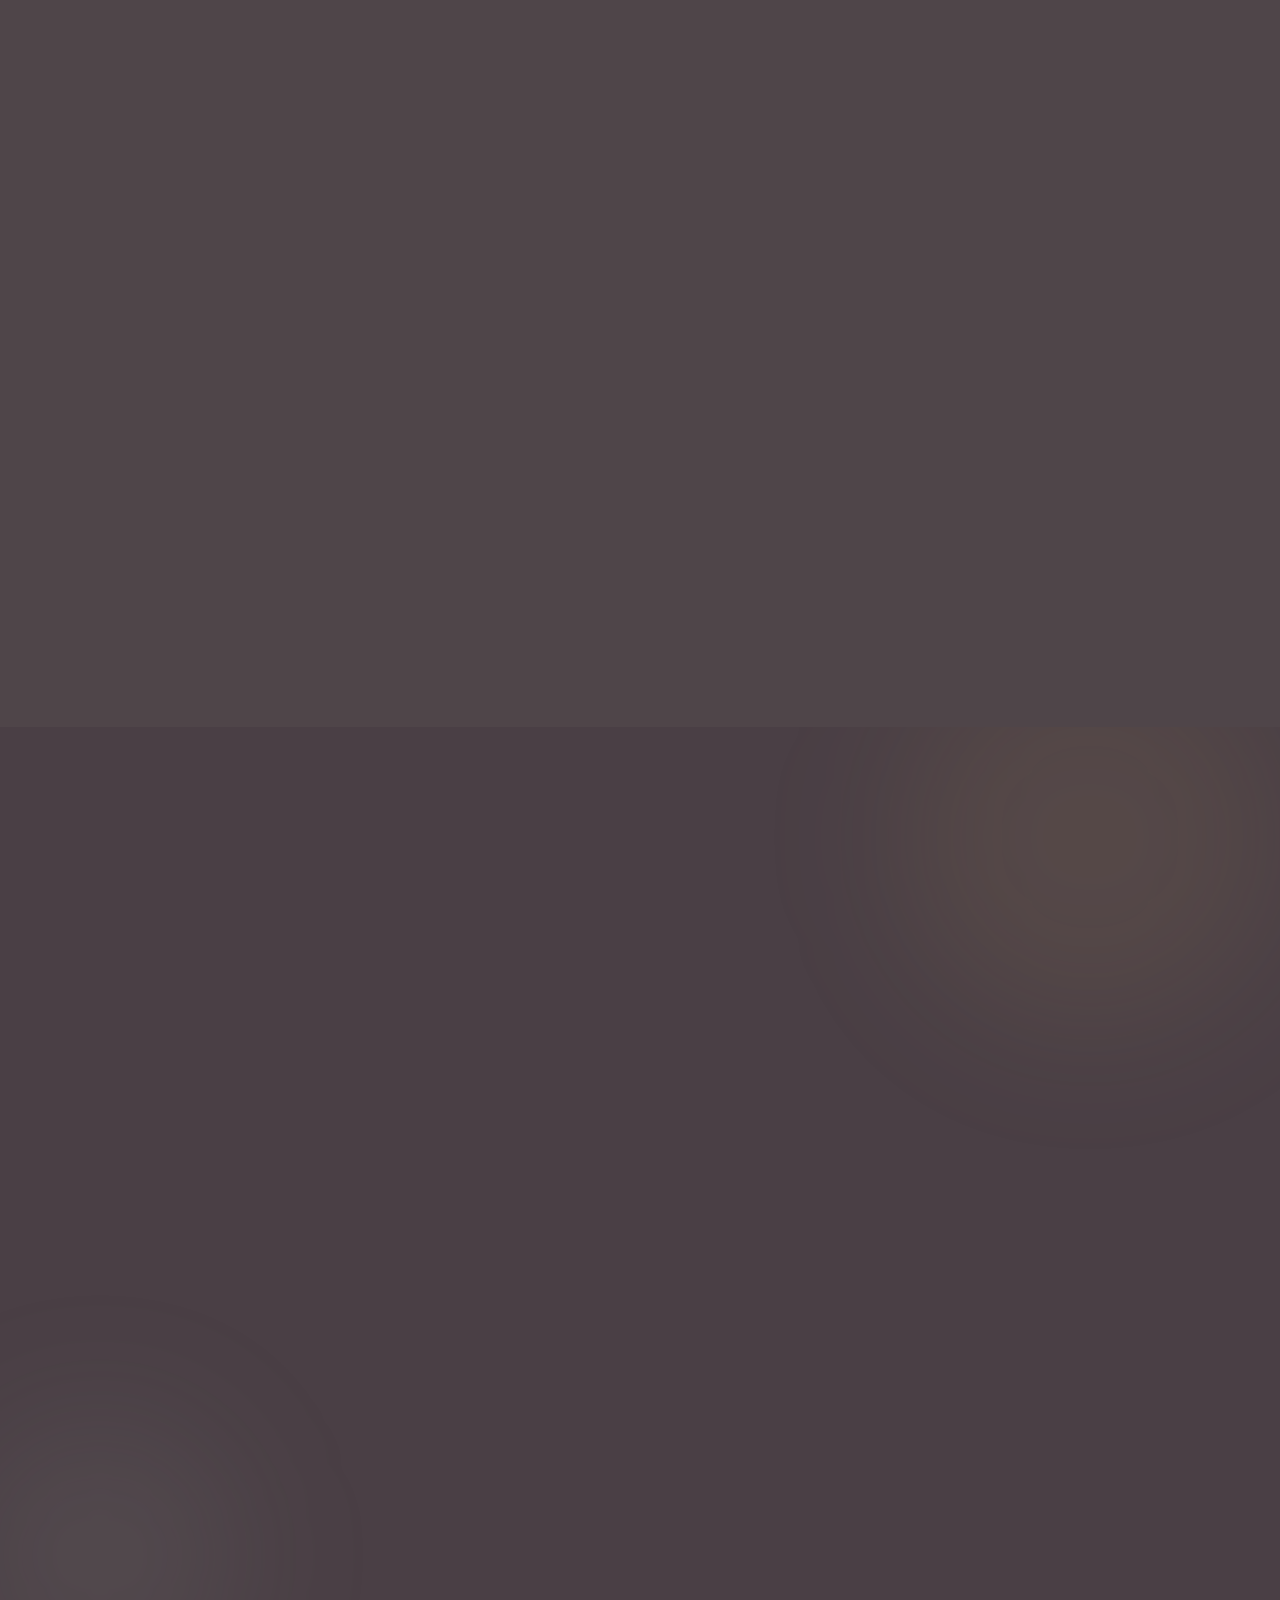
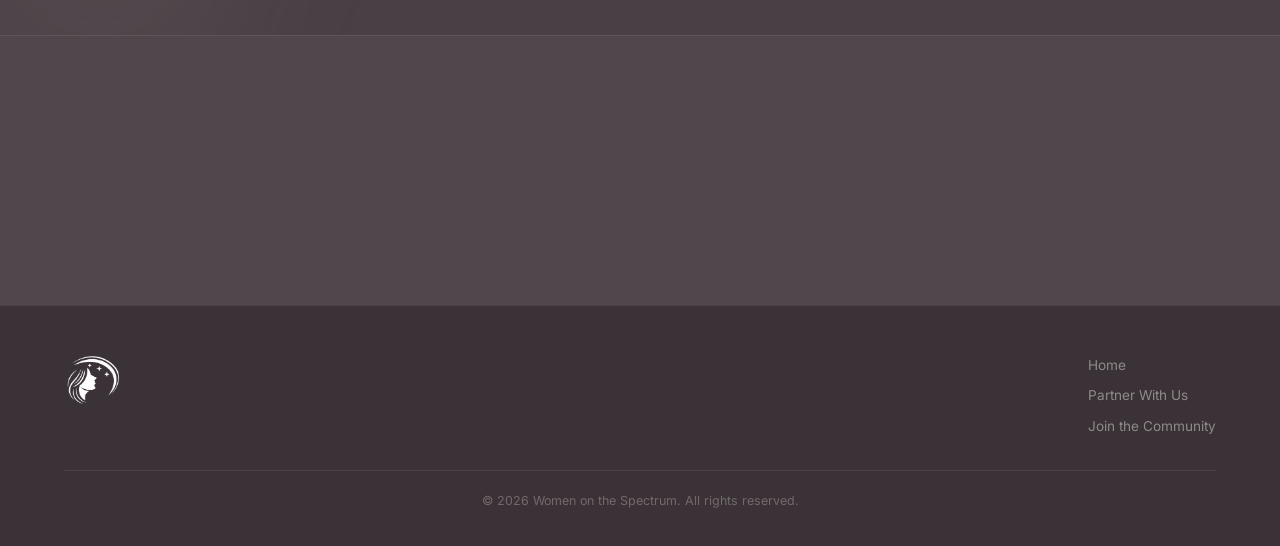
==== commit 1775eda6: "Changes v2 22JUNE" ====
--- a/index.html
+++ b/index.html
@@ -14,7 +14,7 @@
   <!-- NAVBAR -->
   <nav class="navbar" id="navbar">
     <div class="nav-inner">
-      <a href="index.html" class="nav-logo">Women on the Spectrum</a>
+      <a href="index.html" class="nav-logo"><img src="Logo/Logo_With_Text-removebg-preview%20(1).png" alt="Women on the Spectrum" class="nav-logo-img"></a>
       <ul class="nav-links">
         <li><a href="#home">Home</a></li>
         <li><a href="partner.html">Partner With Us</a></li>
@@ -31,12 +31,18 @@
     </div>
   </nav>
 
-  <!-- HERO — video background -->
+  <!-- HERO — image carousel -->
   <section class="hero" id="home">
-    <video class="hero-video" autoplay muted loop playsinline tabindex="-1">
-      <source src="Video/27002%20(1).mp4" type="video/mp4">
-      <track kind="descriptions" src="Video/hero-description.vtt" default>
-    </video>
+    <div class="hero-slide active" style="background-image:url('Images/WhatsApp%20Image%202026-06-13%20at%2014.18.24.jpeg')"></div>
+    <div class="hero-slide" style="background-image:url('Images/WhatsApp%20Image%202026-06-13%20at%2014.18.25.jpeg')"></div>
+    <div class="hero-slide" style="background-image:url('Images/Advocasy.jpg')"></div>
+    <div class="hero-slide" style="background-image:url('Images/Community%20Projects.jpg')"></div>
+    <div class="hero-slide" style="background-image:url('Images/Education-Slider2-Whyneeded.jpg')"></div>
+    <div class="hero-slide" style="background-image:url('Images/Health%20Assesment.jpg')"></div>
+    <div class="hero-slide" style="background-image:url('Images/Mentoring.jpg')"></div>
+    <div class="hero-slide" style="background-image:url('Images/Peers.jpg')"></div>
+    <div class="hero-slide" style="background-image:url('Images/SocialEvents.jpg')"></div>
+    <div class="hero-slide" style="background-image:url('Images/Workplace%20Training.jpg')"></div>
     <div class="hero-overlay"></div>
     <div class="hero-content">
       <h1 class="hero-title">Women on the Spectrum</h1>
@@ -347,7 +353,7 @@
   <footer class="footer">
     <div class="footer-inner">
       <div class="footer-brand">
-        <span class="footer-logo">Women on the Spectrum</span>
+        <img src="Logo/Logo-removebg-preview%20(1).png" alt="Women on the Spectrum" class="footer-logo-img">
       </div>
       <div class="footer-links">
         <a href="#home">Home</a>
--- a/styles.css
+++ b/styles.css
@@ -97,6 +97,12 @@
 .nav-logo {
   font-family: 'Playfair Display', serif;
   font-size: 1.15rem; font-weight: 600; color: #F7F5F2;
+  display: flex; align-items: center;
+}
+.nav-logo-img {
+  height: 42px;
+  width: auto;
+  display: block;
 }
 .nav-links { display: flex; align-items: center; gap: 2rem; list-style: none; }
 .nav-links a { color: #F7F5F2; font-size: .9rem; font-weight: 500; transition: color .2s; }
@@ -123,13 +129,16 @@
   overflow: hidden;
   background: #4A3F45;
 }
-.hero-video {
+.hero-slide {
   position: absolute; inset: 0;
-  width: 100%; height: 100%;
-  object-fit: cover;
-  object-position: center;
+  background-size: cover;
+  background-position: center;
+  background-repeat: no-repeat;
+  opacity: 0;
+  transition: opacity 1.6s ease;
   z-index: 0;
 }
+.hero-slide.active { opacity: 1; }
 .hero-overlay {
   position: absolute;
   top: 0; left: 0; right: 0; bottom: 0;
@@ -547,6 +556,7 @@
   max-width: 1200px; margin: 0 auto; flex-wrap: wrap; gap: 2rem; padding-bottom: 2rem;
 }
 .footer-logo { font-family: 'Playfair Display', serif; font-size: 1.05rem; color: #F7F5F2; display: block; }
+.footer-logo-img { height: 52px; width: auto; display: block; }
 .footer-email { display: inline-block; margin-top: .4rem; color: #C8A96A; font-size: .8rem; text-decoration: underline; text-underline-offset: 2px; transition: opacity .2s; }
 .footer-email:hover { opacity: .75; }
 .footer-links { display: flex; flex-direction: column; gap: .45rem; }
@@ -568,14 +578,13 @@
   margin: 0;
 }
 .card-number {
-  position: absolute;
-  top: 1.25rem; right: 1.25rem;
+  display: block;
   font-family: 'Playfair Display', serif;
-  font-size: 1.5rem;
+  font-size: 2rem;
   font-weight: 600;
-  color: rgba(74,63,69,.25);
+  color: rgba(74,63,69,.35);
   line-height: 1;
-  pointer-events: none;
+  margin-bottom: .5rem;
 }
 .partner-modal-btn { align-self: flex-start; margin-top: auto; }
 
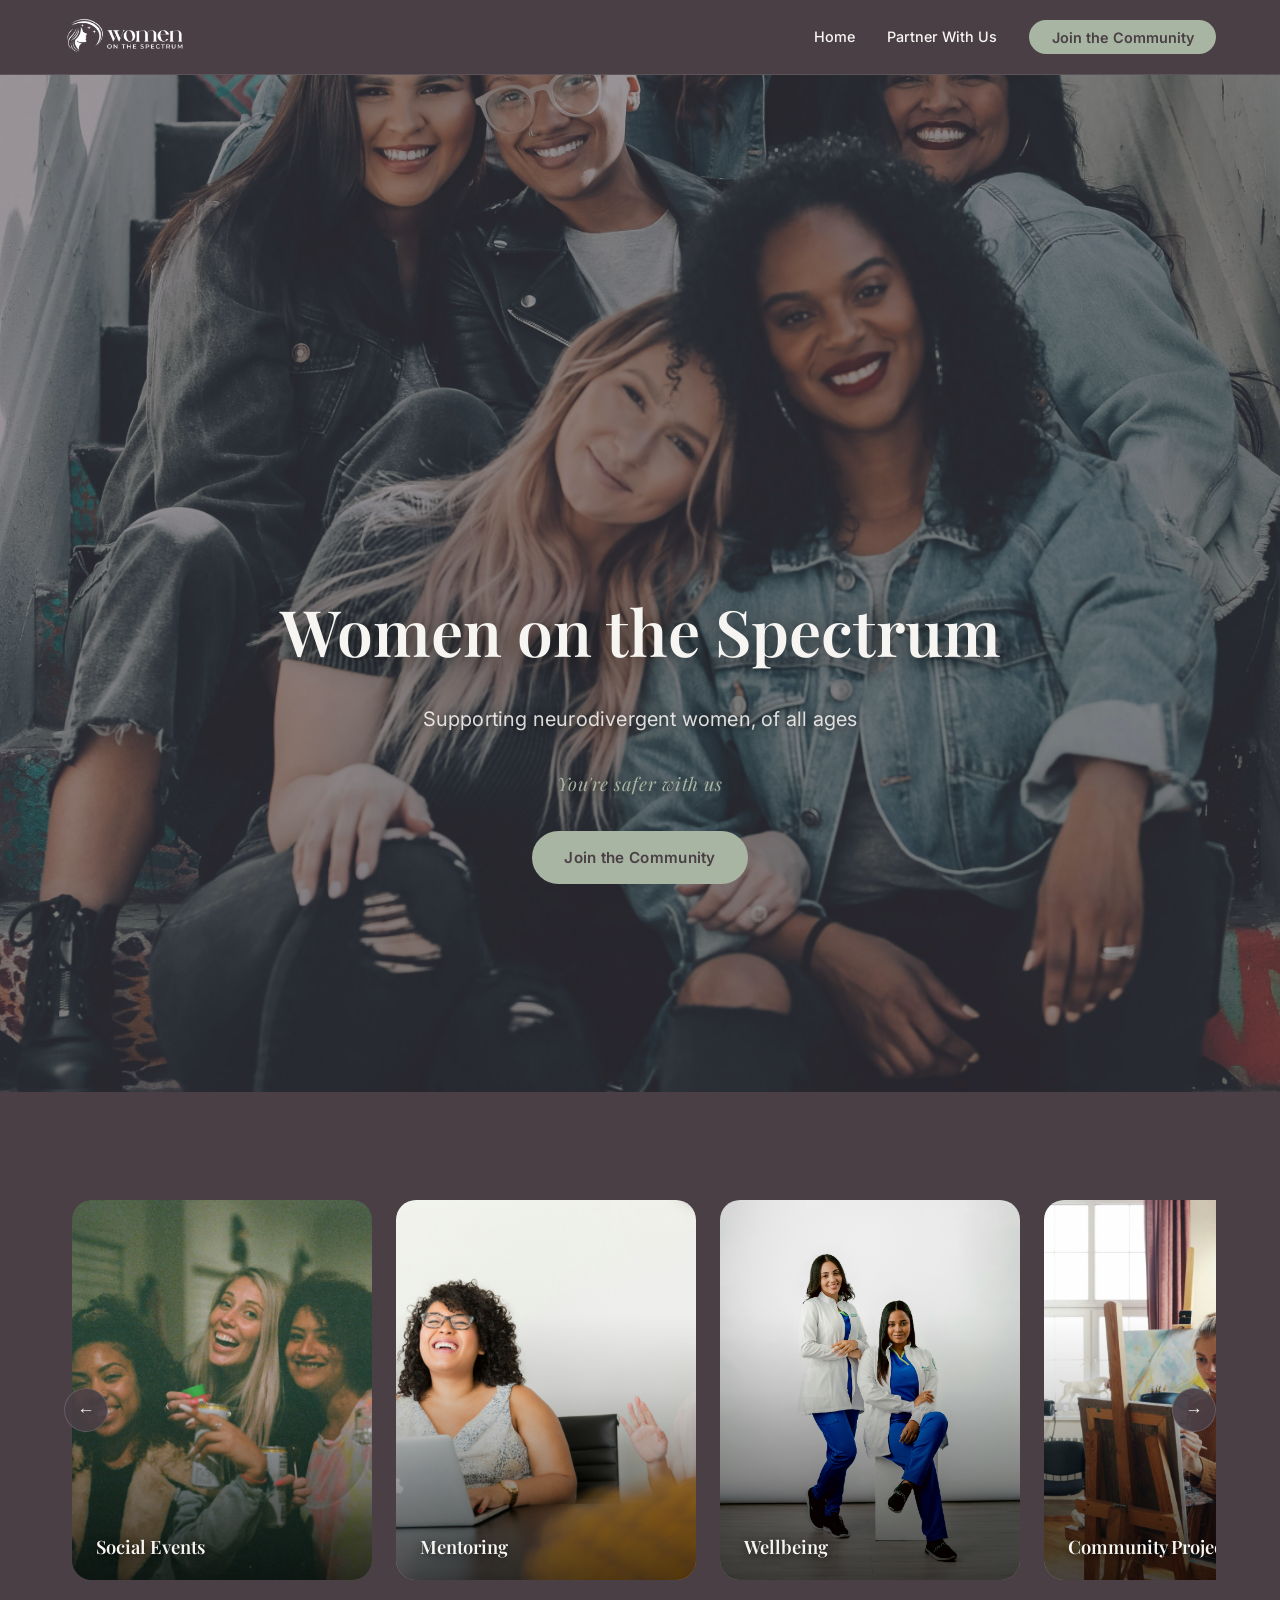
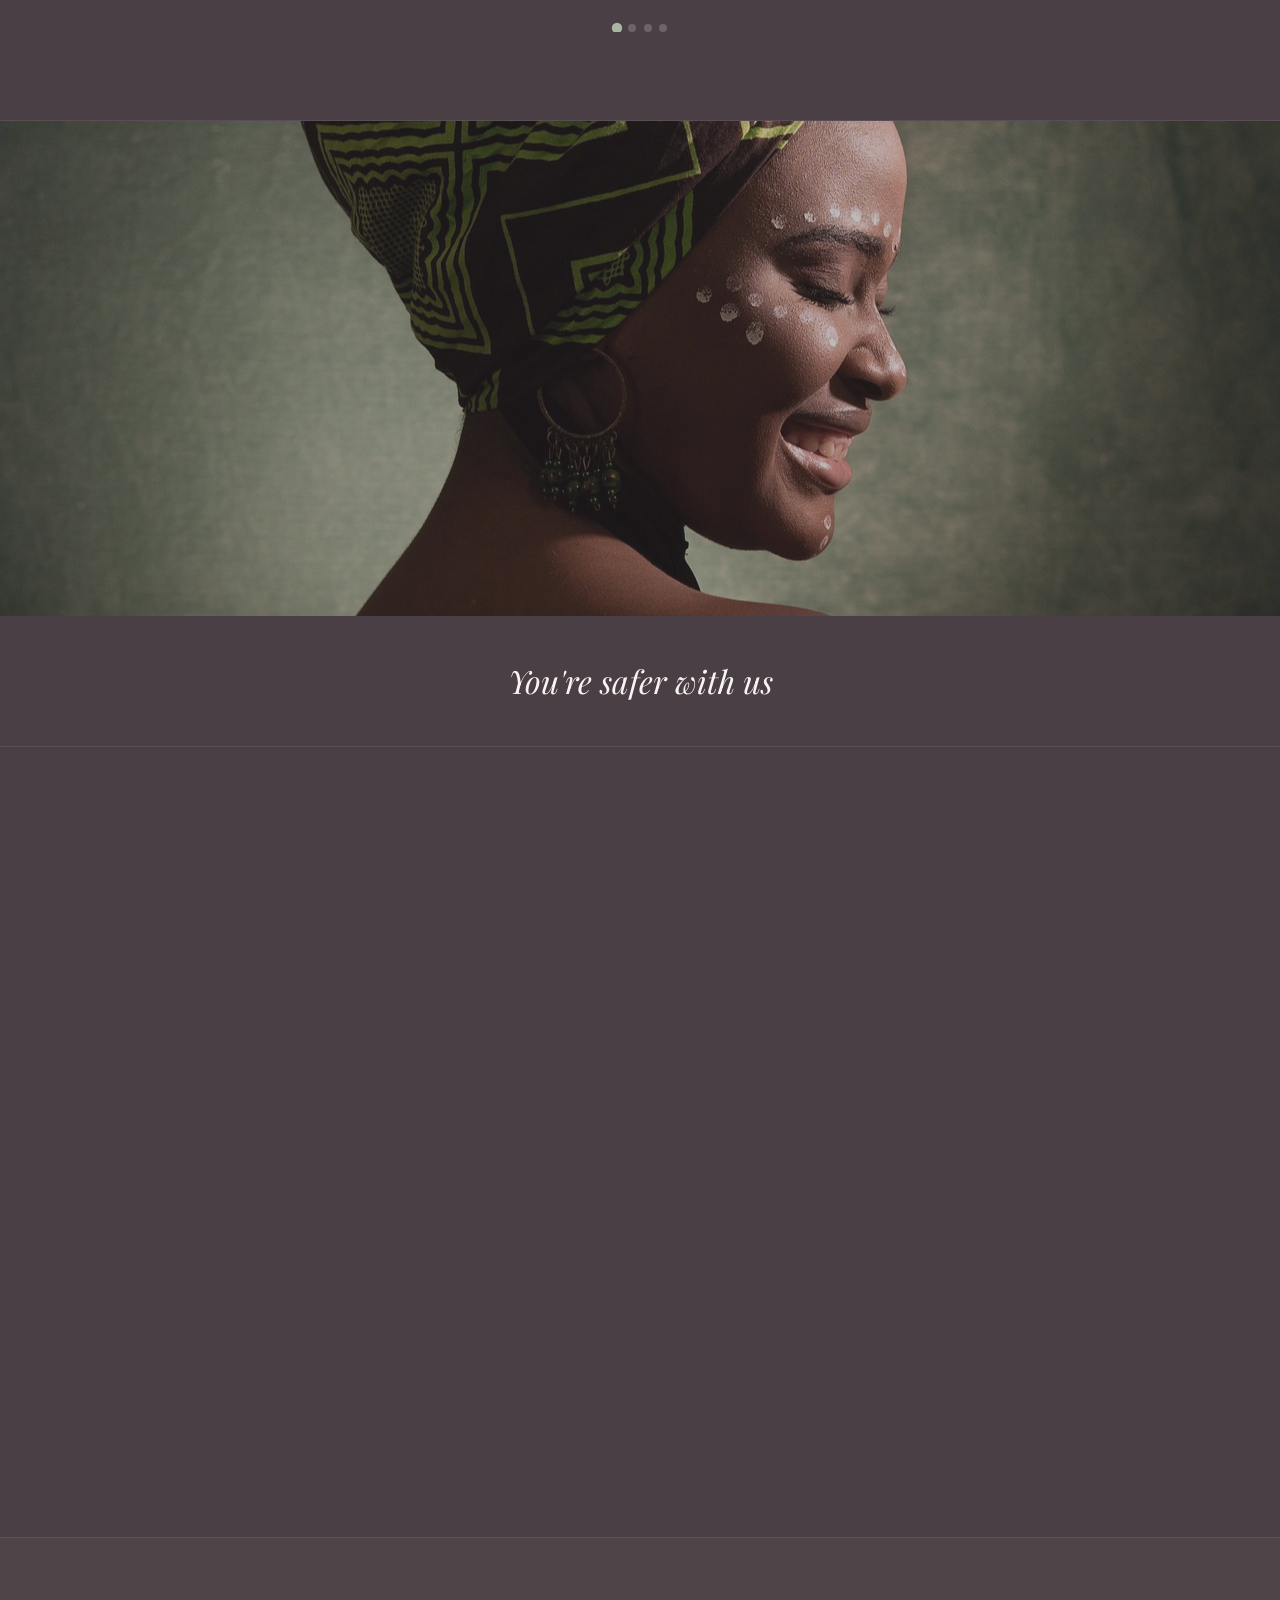
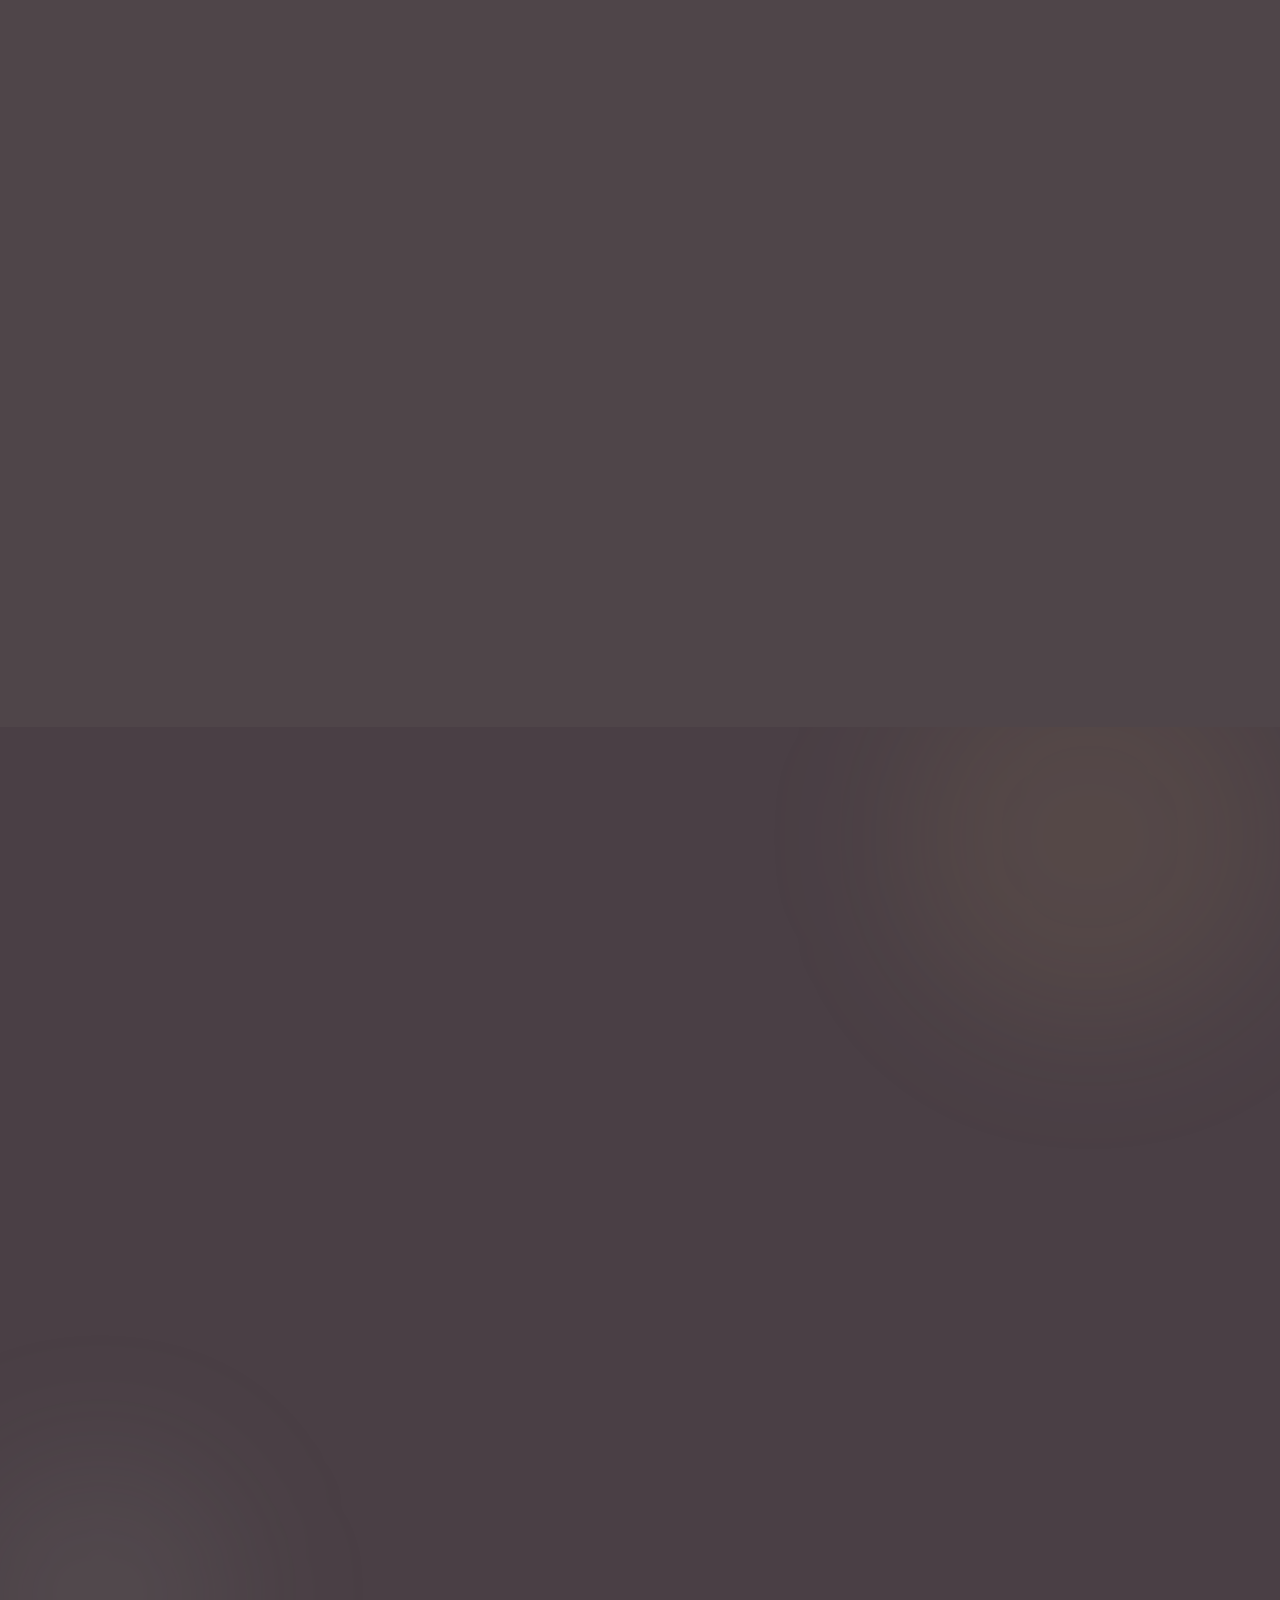
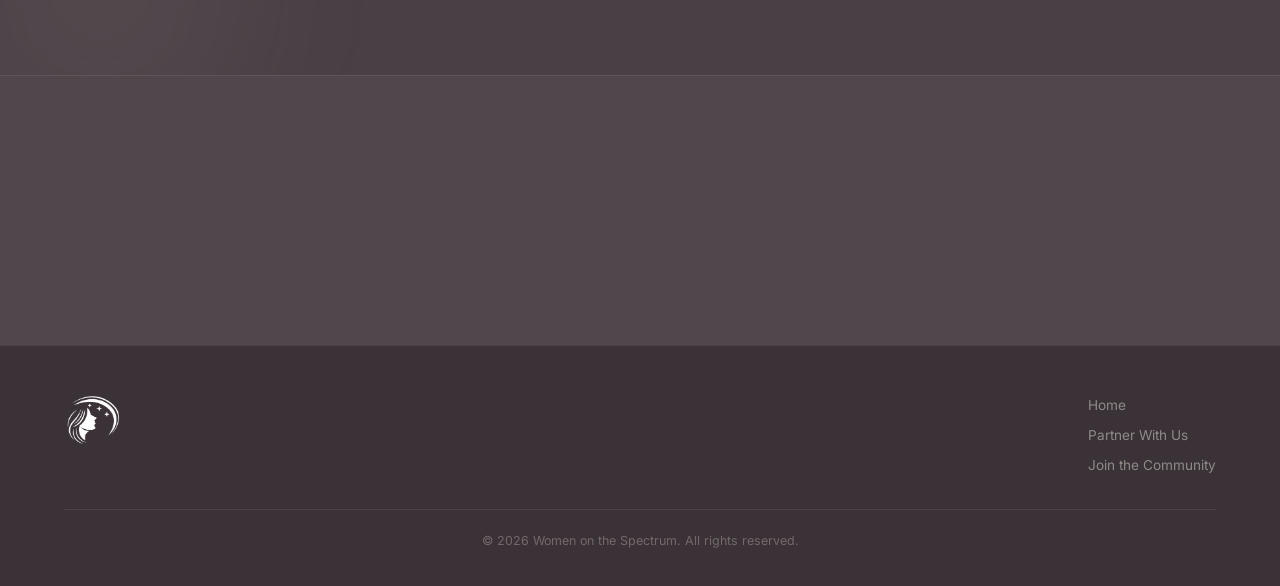
==== commit e9893b92: "Changes New" ====
--- a/index.html
+++ b/index.html
@@ -33,13 +33,13 @@
 
   <!-- HERO — image carousel -->
   <section class="hero" id="home">
-    <div class="hero-slide active" style="background-image:url('Images/WhatsApp%20Image%202026-06-13%20at%2014.18.24.jpeg')"></div>
-    <div class="hero-slide" style="background-image:url('Images/WhatsApp%20Image%202026-06-13%20at%2014.18.25.jpeg')"></div>
+    <div class="hero-slide active" style="background-image:url('Images/Social-Slider2-whyneeded.jpg')"></div>
+    <div class="hero-slide" style="background-image:url('Images/WhatsApp%20Image%202026-06-13%20at%2014.18.24.jpeg')"></div>
     <div class="hero-slide" style="background-image:url('Images/Advocasy.jpg')"></div>
     <div class="hero-slide" style="background-image:url('Images/Community%20Projects.jpg')"></div>
     <div class="hero-slide" style="background-image:url('Images/Education-Slider2-Whyneeded.jpg')"></div>
+    <div class="hero-slide" style="background-image:url('Images/WhatsApp%20Image%202026-06-13%20at%2014.18.25.jpeg')"></div>
     <div class="hero-slide" style="background-image:url('Images/Health%20Assesment.jpg')"></div>
-    <div class="hero-slide" style="background-image:url('Images/Mentoring.jpg')"></div>
     <div class="hero-slide" style="background-image:url('Images/Peers.jpg')"></div>
     <div class="hero-slide" style="background-image:url('Images/SocialEvents.jpg')"></div>
     <div class="hero-slide" style="background-image:url('Images/Workplace%20Training.jpg')"></div>
@@ -65,6 +65,7 @@
             <img class="ic-img" src="Images/SocialEvents.jpg" alt="Social Events" />
             <div class="ic-title-bar"><h3>Social Events</h3></div>
             <div class="ic-hover">
+              <span class="card-number">01</span>
               <h3>Social Events</h3>
               <p>From days out, to dinners to comedy, games nights and more!</p>
               <a href="#signup" class="card-cta card-cta-on-green">Get Involved</a>
@@ -75,6 +76,7 @@
             <img class="ic-img" src="Images/Mentoring.jpg" alt="Mentoring" />
             <div class="ic-title-bar"><h3>Mentoring</h3></div>
             <div class="ic-hover">
+              <span class="card-number">02</span>
               <h3>Mentoring</h3>
               <p>Small group seminars with successful neurodivergent women, helping you to build confidence while learning how to successfully navigate your career, socially and life in general</p>
               <a href="#signup" class="card-cta card-cta-on-green">Get Involved</a>
@@ -85,6 +87,7 @@
             <img class="ic-img" src="Images/Health Assesment.jpg" alt="Wellbeing" />
             <div class="ic-title-bar"><h3>Wellbeing</h3></div>
             <div class="ic-hover">
+              <span class="card-number">03</span>
               <h3>Wellbeing</h3>
               <p>Receive your own, tailored wellbeing programme. Our clinicians specialise in women's health. You will be seen and you will be heard. Your health is safer with us.</p>
               <a href="#signup" class="card-cta card-cta-on-green">Get Involved</a>
@@ -95,6 +98,7 @@
             <img class="ic-img" src="Images/Community Projects.jpg" alt="Community Projects" />
             <div class="ic-title-bar"><h3>Community Projects</h3></div>
             <div class="ic-hover">
+              <span class="card-number">04</span>
               <h3>Community Projects</h3>
               <p>Help us support young women and families in our local communities.</p>
               <a href="#signup" class="card-cta card-cta-on-green">Get Involved</a>
@@ -105,6 +109,7 @@
             <img class="ic-img" src="Images/Peers.jpg" alt="Building Peer Networks" />
             <div class="ic-title-bar"><h3>Building Peer Networks</h3></div>
             <div class="ic-hover">
+              <span class="card-number">05</span>
               <h3>Building Peer Networks</h3>
               <p>Building a supportive community of women. gain knowledge, advice and share resources.</p>
               <a href="#signup" class="card-cta card-cta-on-green">Get Involved</a>
@@ -112,9 +117,10 @@
           </div>
 
           <div class="ic-card">
-            <img class="ic-img" src="Images/Workplace Training.jpg" alt="Workplace Training" />
+            <img class="ic-img" src="Images/WorkPlaceTrainingNew.jpeg" alt="Workplace Training" />
             <div class="ic-title-bar"><h3>Workplace Training</h3></div>
             <div class="ic-hover">
+              <span class="card-number">06</span>
               <h3>Workplace Training</h3>
               <p>We educate companies, making sure they create safe and productive spaces for neurodivergent women.</p>
               <a href="#signup" class="card-cta card-cta-on-green">Get Involved</a>
@@ -122,9 +128,10 @@
           </div>
 
           <div class="ic-card">
-            <img class="ic-img" src="Images/Advocasy.jpg" alt="Advocacy" />
+            <img class="ic-img" src="Images/CareersNew.jpeg" alt="Advocacy" />
             <div class="ic-title-bar"><h3>Careers</h3></div>
             <div class="ic-hover">
+              <span class="card-number">07</span>
               <h3>Careers</h3>
               <p>Helping neurodivergent women to secure the career that they want. Have a chat with one of our team and receive a tailored career plan, CV support, interview prep and more!</p>
               <a href="#signup" class="card-cta card-cta-on-green">Get Involved</a>
@@ -186,6 +193,7 @@
             <img class="ic-img" src="Images/Social-Slider2-whyneeded.jpg" alt="Social Life" />
             <div class="ic-title-bar"><h3>Social Life</h3></div>
             <div class="ic-hover">
+              <span class="card-number">01</span>
               <h3>Social Life</h3>
               <p>Our social events &amp; peer networking sessions bring women on the spectrum together. like-minded people building relationships that last!</p>
             </div>
@@ -195,6 +203,7 @@
             <img class="ic-img" src="Images/Health-Slider2-WhyNeeded.jpg" alt="Health" />
             <div class="ic-title-bar"><h3>Health</h3></div>
             <div class="ic-hover">
+              <span class="card-number">02</span>
               <h3>Health</h3>
               <p>Our clinicians specialise in assessing and treating neurodivergent women. Late recognition of neurodivergent women is usually down to misdiagnosis, confusing it with anxiety, depression, eating disorders, burnout and more. Hormonal transitions like menstruation, pregnancy, and menopause, intersect uniquely with neurodivergence but remain under-researched.</p>
             </div>
@@ -204,6 +213,7 @@
             <img class="ic-img" src="Images/Work-Slider2-Whyneeded.jpg" alt="Work" />
             <div class="ic-title-bar"><h3>Careers</h3></div>
             <div class="ic-hover">
+              <span class="card-number">03</span>
               <h3>Careers</h3>
               <p>Women on the Spectrum who are undiagnosed or had a late-diagnosis, often face compounded challenges at work. Our mentoring, close group seminars and career-oriented events are here to ensure women on the spectrum feel comfortable and confident operating effectively in these working spaces.</p>
             </div>
@@ -213,6 +223,7 @@
             <img class="ic-img" src="Images/Education-Slider2-Whyneeded.jpg" alt="Training" />
             <div class="ic-title-bar"><h3>Training</h3></div>
             <div class="ic-hover">
+              <span class="card-number">04</span>
               <h3>Training</h3>
               <p>Girls often mask challenges, appearing socially compliant while trying to cope internally, leading to overlooked needs - whether it's in healthcare, school or the workplace. Our educators are able to upskill and develop organisations, while reframing their perspectives, allowing for safer and more equitable spaces for women on the spectrum.</p>
             </div>
@@ -243,6 +254,7 @@
             <img class="ic-img" src="Images-Howwehelp/wellbeing-suppor.jpg" alt="Wellbeing Support" />
             <div class="ic-title-bar"><h3>Wellbeing Support</h3></div>
             <div class="ic-hover">
+              <span class="card-number">01</span>
               <h3>Wellbeing Support</h3>
               <p>Have a screening with our clinicians that specialise in women's health. Receive suggested next steps, alongside a tailored, holistic wellbeing support plan, purpose built to help you thrive. Your health is safer with us.</p>
             </div>
@@ -252,6 +264,7 @@
             <img class="ic-img" src="Images-Howwehelp/employability-support.jpg" alt="Careers" />
             <div class="ic-title-bar"><h3>Careers</h3></div>
             <div class="ic-hover">
+              <span class="card-number">02</span>
               <h3>Careers</h3>
               <p>Focused employability opportunities, networking, mentoring and career oriented events. We basically help you find careers with employers who value your mind.</p>
             </div>
@@ -261,6 +274,7 @@
             <img class="ic-img" src="Images-Howwehelp/workplace-workshops.jpg" alt="Training" />
             <div class="ic-title-bar"><h3>Training</h3></div>
             <div class="ic-hover">
+              <span class="card-number">03</span>
               <h3>Training</h3>
               <p>Training for workplaces on how best to create safer, more equitable spaces for women on the spectrum.</p>
             </div>
@@ -270,6 +284,7 @@
             <img class="ic-img" src="Images-Howwehelp/community-building.jpg" alt="Community Building" />
             <div class="ic-title-bar"><h3>Community Building</h3></div>
             <div class="ic-hover">
+              <span class="card-number">04</span>
               <h3>Community Building</h3>
               <p>Community building through social events, peer networks, mentorship, and advocacy.</p>
             </div>
@@ -307,21 +322,26 @@
           <fieldset class="interest-group" data-required-checkbox-group>
             <legend>Area of Interest</legend>
             <label class="interest-option">
-              <input type="checkbox" name="area_of_interest[]" value="wellbeing" />
+              <input type="checkbox" name="area_of_interest[]" value="Health & Wellbeing" />
               <span>Wellbeing</span>
             </label>
             <label class="interest-option">
-              <input type="checkbox" name="area_of_interest[]" value="careers" />
+              <input type="checkbox" name="area_of_interest[]" value="Careers" />
               <span>Careers</span>
             </label>
             <label class="interest-option">
-              <input type="checkbox" name="area_of_interest[]" value="community" />
+              <input type="checkbox" name="area_of_interest[]" value="Socials" />
               <span>Community</span>
             </label>
             <label class="interest-option">
-              <input type="checkbox" name="area_of_interest[]" value="training" />
+              <input type="checkbox" name="area_of_interest[]" value="Skills Development" />
               <span>Training</span>
             </label>
+            <label class="interest-option">
+              <input type="checkbox" name="area_of_interest[]" value="Other" class="interest-other-checkbox" />
+              <span>Other</span>
+            </label>
+            <textarea name="area_of_interest_other" class="form-input form-textarea interest-other-box" placeholder="Tell us more…" aria-label="Tell us more about your area of interest" hidden></textarea>
           </fieldset>
           <select name="how_heard" required class="form-input form-select">
             <option value="" disabled selected>How Did You Hear About Us?</option>
@@ -394,6 +414,11 @@
             <input type="checkbox" name="area_of_interest[]" value="training" />
             <span>Training</span>
           </label>
+          <label class="interest-option">
+            <input type="checkbox" name="area_of_interest[]" value="other" class="interest-other-checkbox" />
+            <span>Other</span>
+          </label>
+          <textarea name="area_of_interest_other" class="form-input form-textarea interest-other-box" placeholder="Tell us more…" aria-label="Tell us more about your area of interest" hidden></textarea>
         </fieldset>
         <select name="how_heard" required class="form-input form-select">
           <option value="" disabled selected>How Did You Hear About Us?</option>
--- a/styles.css
+++ b/styles.css
@@ -500,6 +500,7 @@
 .interest-option:last-child { margin-bottom: 0; }
 .interest-option input { accent-color: #C8A96A; }
 .form-textarea { resize: vertical; min-height: 95px; }
+.interest-other-box { margin-top: .6rem; min-height: 60px; }
 .form-group { display: flex; flex-direction: column; gap: .35rem; }
 .form-group label { font-size: .82rem; color: #A8B5A2; font-weight: 500; text-align: left; }
 
